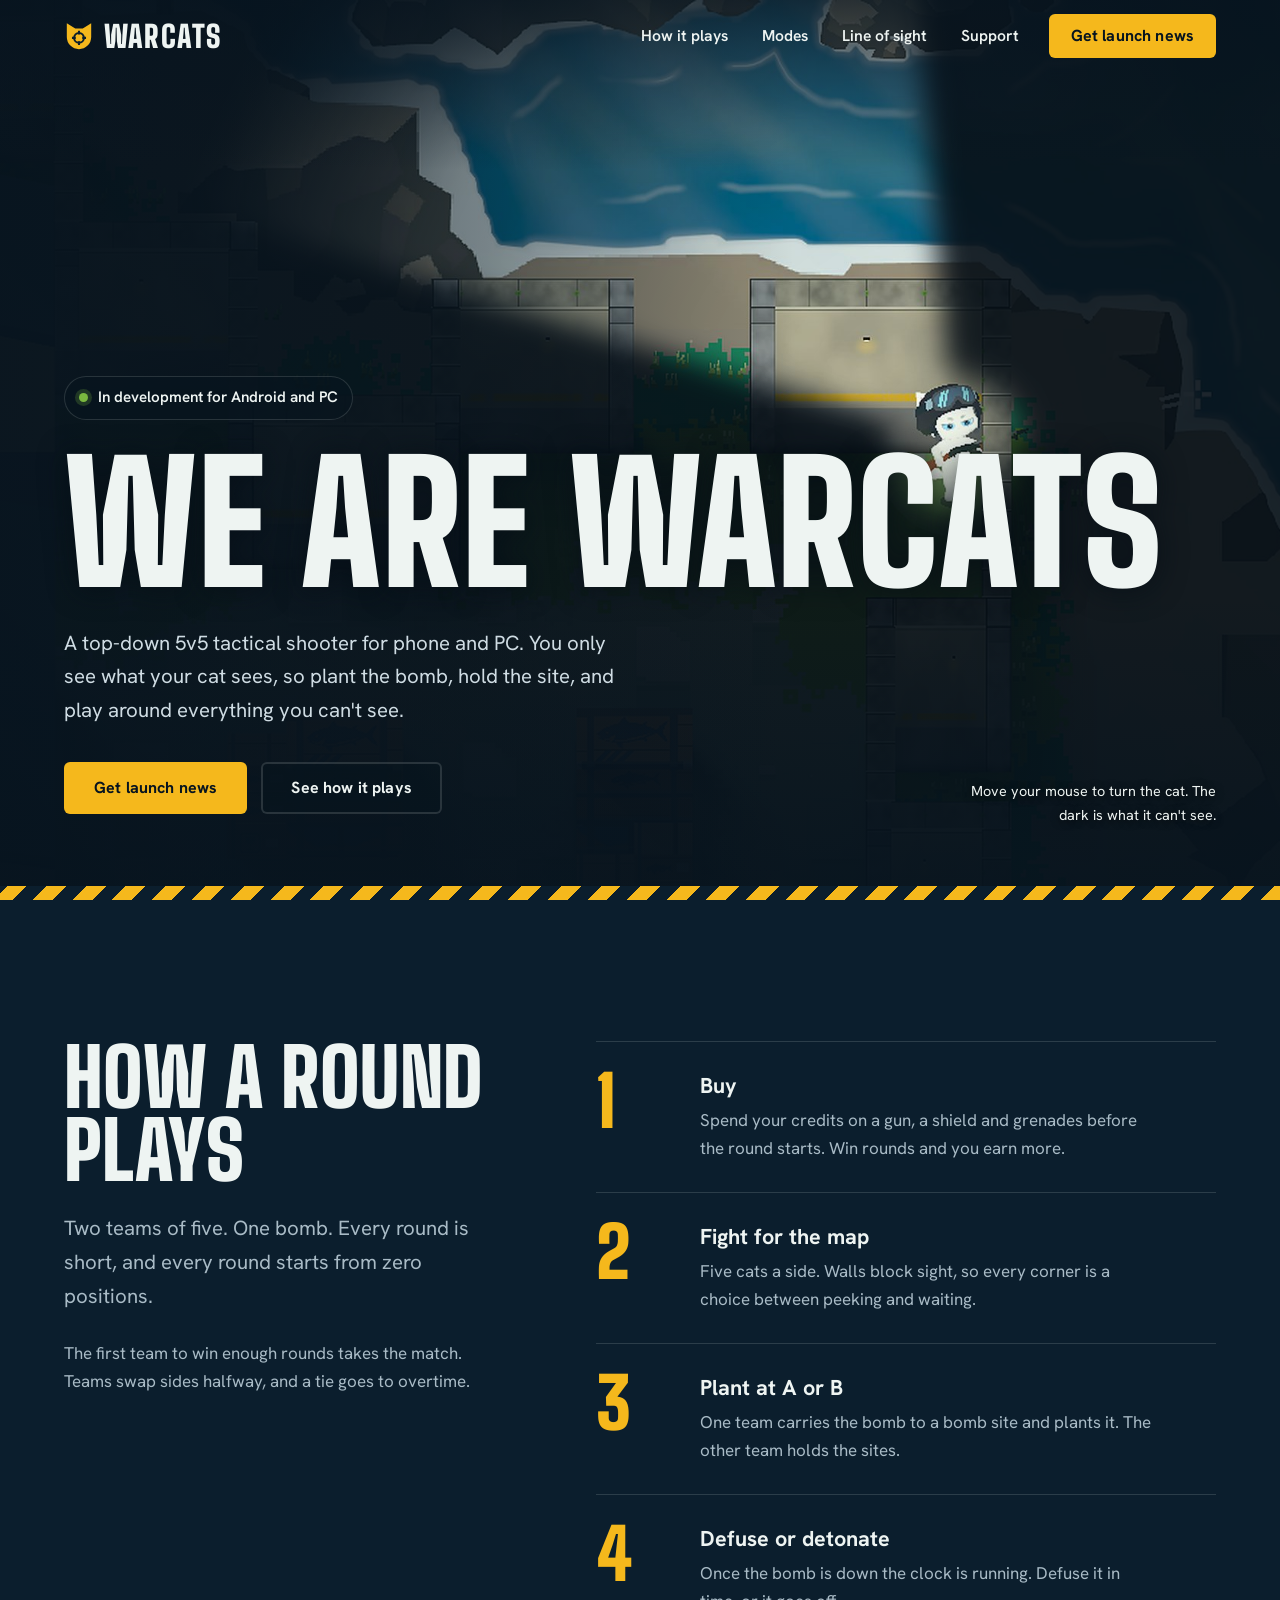
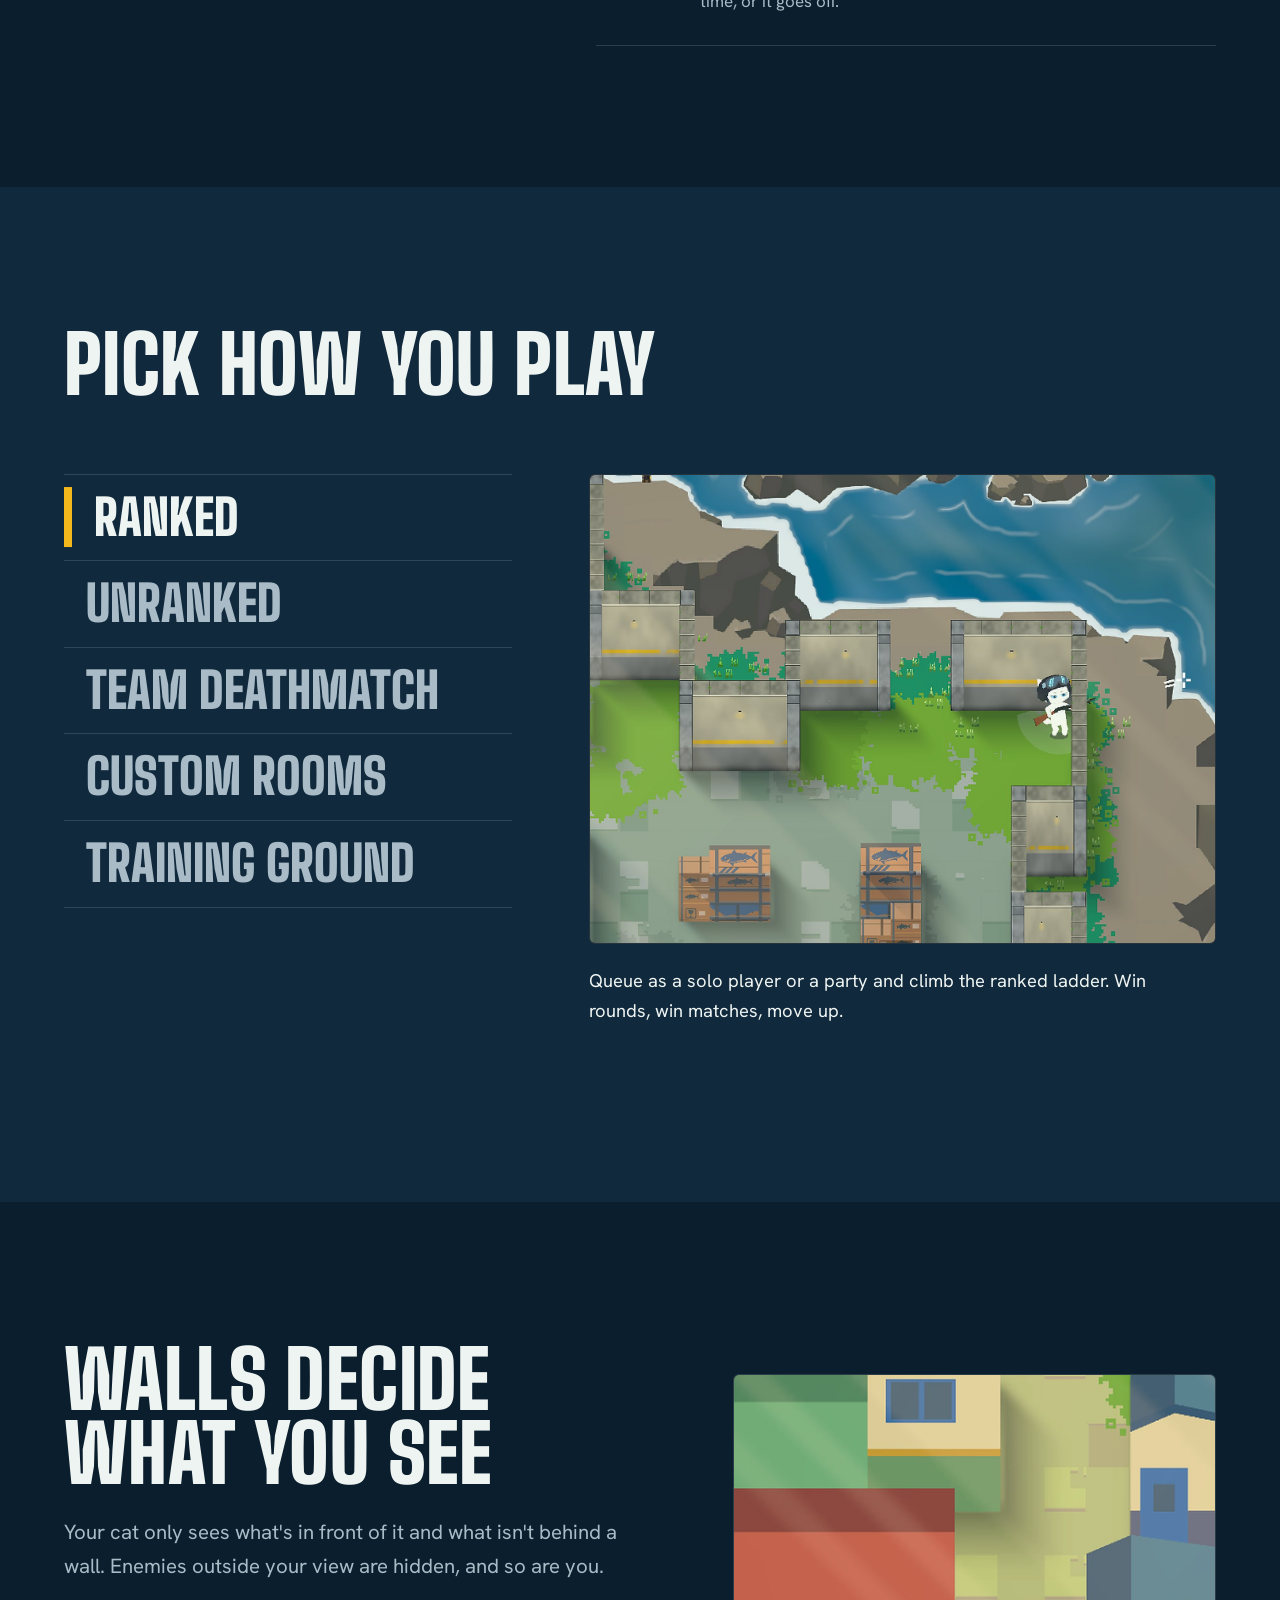
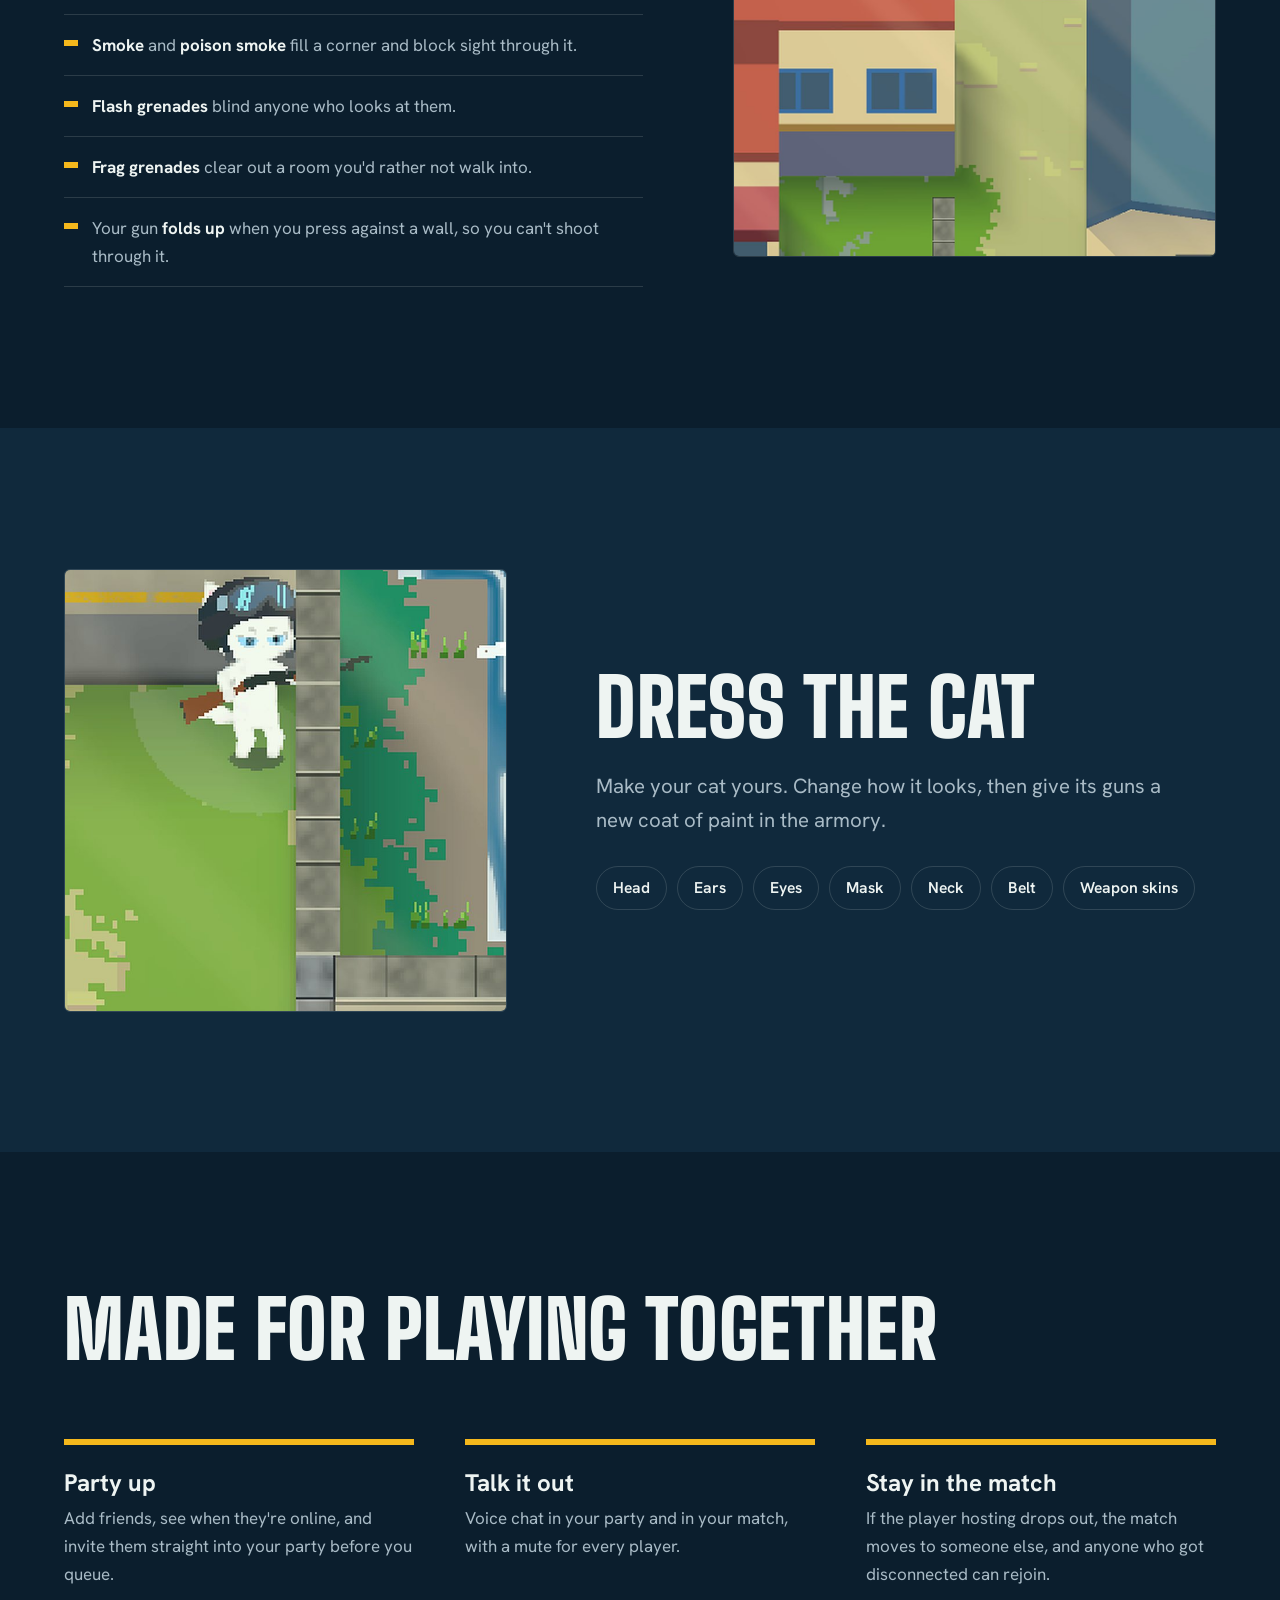
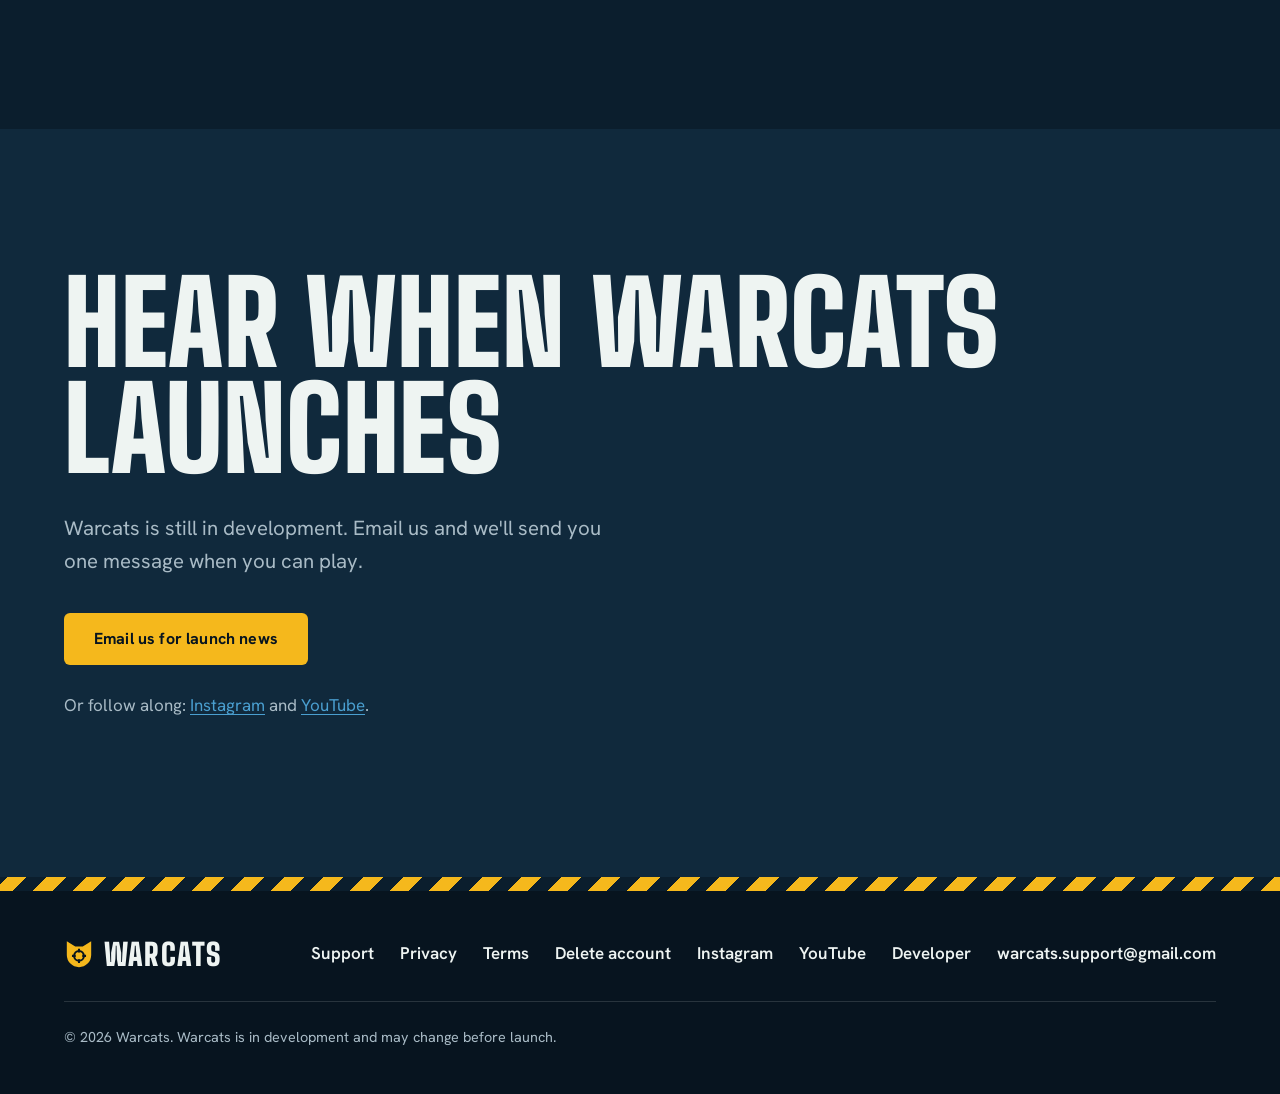
==== index.html @ 61055817 "Add files via upload" ====
<!doctype html>
<html lang="en">
<head>
<meta charset="utf-8">
<meta name="viewport" content="width=device-width, initial-scale=1">
<title>We are Warcats - a top-down 5v5 tactical shooter</title>
<meta name="description" content="Warcats is a top-down 5v5 tactical shooter for phone and PC. Plant the bomb, hold the site, and play around everything you can't see.">
<meta name="theme-color" content="#0b1e2d">
<link rel="canonical" href="https://playwarcats.com/">
<link rel="icon" href="/favicon.svg" type="image/svg+xml">
<meta property="og:type" content="website">
<meta property="og:title" content="We are Warcats">
<meta property="og:description" content="A top-down 5v5 tactical shooter for phone and PC.">
<meta property="og:image" content="https://playwarcats.com/img/hero.jpg">
<meta property="og:url" content="https://playwarcats.com/">
<meta name="twitter:card" content="summary_large_image">
<link rel="preload" href="/fonts/big-shoulders-display-latin-900-normal.woff2" as="font" type="font/woff2" crossorigin>
<link rel="preload" href="/fonts/hanken-grotesk-latin-wght-normal.woff2" as="font" type="font/woff2" crossorigin>
<link rel="preload" href="/img/hero.jpg" as="image">
<link rel="stylesheet" href="/css/style.css">
</head>
<body>
<a class="skip" href="#main">Skip to content</a>

<header class="site-header" id="top">
  <div class="wrap">
    <a class="brand" href="/" aria-label="Warcats home">
      <svg viewBox="0 0 32 32" aria-hidden="true"><path d="M3 2.5 12 8h8l9-5.5V17a13 13 0 0 1-26 0z" fill="#f5b81c"/><circle cx="16" cy="18" r="5.2" fill="none" stroke="#0b1e2d" stroke-width="2.2"/><path d="M16 10.5v4M16 21.5v4M8.5 18h4M19.5 18h4" stroke="#0b1e2d" stroke-width="2.2"/></svg>
      Warcats
    </a>
    <button class="menu-btn" type="button" aria-expanded="false" aria-controls="nav" aria-label="Menu"><span></span></button>
    <nav class="nav" id="nav" aria-label="Main">
      <a href="#how">How it plays</a>
      <a href="#modes">Modes</a>
      <a href="#sight">Line of sight</a>
      <a href="/support/">Support</a>
      <a class="btn btn--primary" href="#launch">Get launch news</a>
    </nav>
  </div>
</header>

<main id="main">

  <section class="hero" id="hero" aria-label="Warcats">
    <img class="hero__img" src="/img/hero.jpg" width="2040" height="1181" alt="A white cat in a helmet holds a rifle behind a stone wall on a sunny coast, seen from above." fetchpriority="high">
    <canvas class="hero__fog" id="fog" aria-hidden="true"></canvas>
    <div class="hero__shade"></div>
    <div class="wrap hero__body">
      <p class="status">In development for Android and PC</p>
      <h1>We are Warcats</h1>
      <p class="lead">A top-down 5v5 tactical shooter for phone and PC. You only see what your cat sees, so plant the bomb, hold the site, and play around everything you can't see.</p>
      <div class="hero__cta">
        <a class="btn btn--primary" href="#launch">Get launch news</a>
        <a class="btn btn--ghost" href="#how">See how it plays</a>
      </div>
    </div>
    <p class="hero__hint" id="hint">Move your mouse to turn the cat. The dark is what it can't see.</p>
    <div class="stripe" aria-hidden="true"></div>
  </section>

  <section class="band" id="how">
    <div class="wrap how">
      <div class="how__intro">
        <h2>How a round plays</h2>
        <p class="lead">Two teams of five. One bomb. Every round is short, and every round starts from zero positions.</p>
        <p class="how__note">The first team to win enough rounds takes the match. Teams swap sides halfway, and a tie goes to overtime.</p>
      </div>
      <ol class="steps">
        <li>
          <div>
            <h3>Buy</h3>
            <p>Spend your credits on a gun, a shield and grenades before the round starts. Win rounds and you earn more.</p>
          </div>
        </li>
        <li>
          <div>
            <h3>Fight for the map</h3>
            <p>Five cats a side. Walls block sight, so every corner is a choice between peeking and waiting.</p>
          </div>
        </li>
        <li>
          <div>
            <h3>Plant at A or B</h3>
            <p>One team carries the bomb to a bomb site and plants it. The other team holds the sites.</p>
          </div>
        </li>
        <li>
          <div>
            <h3>Defuse or detonate</h3>
            <p>Once the bomb is down the clock is running. Defuse it in time, or it goes off.</p>
          </div>
        </li>
      </ol>
    </div>
  </section>

  <section class="band band--raised" id="modes">
    <div class="wrap">
      <h2>Pick how you play</h2>
      <div class="modes">
        <div class="modes__list" role="tablist" aria-label="Game modes">
          <button class="mode-tab" role="tab" id="tab-ranked" aria-controls="mode-panel" aria-selected="true" data-img="m-ranked"
            data-text="Queue as a solo player or a party and climb the ranked ladder. Win rounds, win matches, move up.">Ranked</button>
          <button class="mode-tab" role="tab" id="tab-unranked" aria-controls="mode-panel" aria-selected="false" data-img="m-unranked" tabindex="-1"
            data-text="The same bomb-defusal match without rank on the line. Good for trying new guns and new teammates.">Unranked</button>
          <button class="mode-tab" role="tab" id="tab-tdm" aria-controls="mode-panel" aria-selected="false" data-img="m-tdm" tabindex="-1"
            data-text="Two teams, no bomb. The first team to 50 kills wins, and you respawn after a short delay.">Team deathmatch</button>
          <button class="mode-tab" role="tab" id="tab-custom" aria-controls="mode-panel" aria-selected="false" data-img="m-custom" tabindex="-1"
            data-text="Open a private room, pick the teams and play with your friends. Switch bots on to fill the empty slots.">Custom rooms</button>
          <button class="mode-tab" role="tab" id="tab-train" aria-controls="mode-panel" aria-selected="false" data-img="m-train" tabindex="-1"
            data-text="Practice alone on the real map. Learn the guns, the grenades and the angles with no match running.">Training ground</button>
        </div>
        <div class="modes__panel" id="mode-panel" role="tabpanel" aria-live="polite">
          <div class="modes__shot">
            <img id="m-ranked" class="is-on" src="/img/hero.jpg" width="2040" height="1181" alt="A cat behind a stone wall on the sunny coast of the Warcats map." loading="lazy" style="object-position: 74% 50%">
            <img id="m-unranked" src="/img/town.jpg" width="1278" height="1045" alt="Rooftops of the seaside town on the Warcats map." loading="lazy">
            <img id="m-tdm" src="/img/hud.jpg" width="1072" height="978" alt="A team deathmatch screen: the score, the player list, the cat's health and its rifle ammo." loading="lazy">
            <img id="m-custom" src="/img/crates.jpg" width="1280" height="520" alt="Fish crates stacked in the harbour yard." loading="lazy">
            <img id="m-train" src="/img/cat.jpg" width="760" height="760" alt="A white cat in a helmet aiming a rifle." loading="lazy">
          </div>
          <p class="modes__text" id="mode-text">Queue as a solo player or a party and climb the ranked ladder. Win rounds, win matches, move up.</p>
        </div>
      </div>
    </div>
  </section>

  <section class="band" id="sight">
    <div class="wrap sight">
      <div>
        <h2>Walls decide what you see</h2>
        <p class="lead">Your cat only sees what's in front of it and what isn't behind a wall. Enemies outside your view are hidden, and so are you.</p>
        <ul class="facts">
          <li><b>Smoke</b> and <b>poison smoke</b> fill a corner and block sight through it.</li>
          <li><b>Flash grenades</b> blind anyone who looks at them.</li>
          <li><b>Frag grenades</b> clear out a room you'd rather not walk into.</li>
          <li>Your gun <b>folds up</b> when you press against a wall, so you can't shoot through it.</li>
        </ul>
      </div>
      <div class="sight__pic">
        <img src="/img/town.jpg" width="1278" height="1045" alt="Rooftops in the seaside town. Walls and buildings block what you can see behind them." loading="lazy">
      </div>
    </div>
  </section>

  <section class="band band--raised" id="cat">
    <div class="wrap cat">
      <div class="cat__pic">
        <img src="/img/cat.jpg" width="760" height="760" alt="Close view of the Warcats cat: white fur, blue eyes, a dark helmet with goggles and a rifle." loading="lazy">
      </div>
      <div>
        <h2>Dress the cat</h2>
        <p class="lead">Make your cat yours. Change how it looks, then give its guns a new coat of paint in the armory.</p>
        <ul class="cat__slots" aria-label="What you can change">
          <li>Head</li><li>Ears</li><li>Eyes</li><li>Mask</li><li>Neck</li><li>Belt</li><li>Weapon skins</li>
        </ul>
      </div>
    </div>
  </section>

  <section class="band" id="friends">
    <div class="wrap">
      <h2>Made for playing together</h2>
      <div class="friends">
        <div>
          <h3>Party up</h3>
          <p>Add friends, see when they're online, and invite them straight into your party before you queue.</p>
        </div>
        <div>
          <h3>Talk it out</h3>
          <p>Voice chat in your party and in your match, with a mute for every player.</p>
        </div>
        <div>
          <h3>Stay in the match</h3>
          <p>If the player hosting drops out, the match moves to someone else, and anyone who got disconnected can rejoin.</p>
        </div>
      </div>
    </div>
  </section>

  <section class="band band--raised final" id="launch">
    <div class="wrap">
      <h2>Hear when Warcats launches</h2>
      <p class="lead">Warcats is still in development. Email us and we'll send you one message when you can play.</p>
      <!-- When the Google Play listing exists, add a second button here that links to it. -->
      <a class="btn btn--primary" href="mailto:warcats.support@gmail.com?subject=Warcats%20launch%20news&amp;body=Please%20tell%20me%20when%20Warcats%20launches.">Email us for launch news</a>
      <p class="how__note">Or follow along: <a href="https://www.instagram.com/playwarcats" rel="noopener">Instagram</a> and <a href="https://www.youtube.com/@playwarcats" rel="noopener">YouTube</a>.</p>
    </div>
  </section>

</main>

<footer class="site-footer">
  <div class="stripe" aria-hidden="true" style="position:absolute;inset:0 0 auto 0"></div>
  <div class="wrap">
    <a class="brand" href="/">
      <svg viewBox="0 0 32 32" aria-hidden="true"><path d="M3 2.5 12 8h8l9-5.5V17a13 13 0 0 1-26 0z" fill="#f5b81c"/><circle cx="16" cy="18" r="5.2" fill="none" stroke="#07141f" stroke-width="2.2"/><path d="M16 10.5v4M16 21.5v4M8.5 18h4M19.5 18h4" stroke="#07141f" stroke-width="2.2"/></svg>
      Warcats
    </a>
    <nav aria-label="Footer">
      <a href="/support/">Support</a>
      <a href="/privacy/">Privacy</a>
      <a href="/terms/">Terms</a>
      <a href="/delete-account/">Delete account</a>
      <a href="https://www.instagram.com/playwarcats" rel="noopener">Instagram</a>
      <a href="https://www.youtube.com/@playwarcats" rel="noopener">YouTube</a>
      <a href="https://www.instagram.com/mrz_noisyboy" rel="noopener">Developer</a>
      <a href="mailto:warcats.support@gmail.com">warcats.support@gmail.com</a>
    </nav>
    <small>&copy; 2026 Warcats. Warcats is in development and may change before launch.</small>
  </div>
</footer>

<script src="/js/main.js" defer></script>
</body>
</html>
---- css/style.css ----
/* Warcats site. Palette is taken from the game itself: sea, stone wall, the yellow hazard stripe on the walls, grass. */

@font-face { font-family: "Big Shoulders Display"; font-weight: 800; font-style: normal; font-display: swap;
  src: url("/fonts/big-shoulders-display-latin-800-normal.woff2") format("woff2"); }
@font-face { font-family: "Big Shoulders Display"; font-weight: 900; font-style: normal; font-display: swap;
  src: url("/fonts/big-shoulders-display-latin-900-normal.woff2") format("woff2"); }
@font-face { font-family: "Hanken Grotesk"; font-weight: 100 900; font-style: normal; font-display: swap;
  src: url("/fonts/hanken-grotesk-latin-wght-normal.woff2") format("woff2"); }

:root {
  --tide: #0b1e2d;        /* page */
  --tide-2: #10293c;      /* raised bands */
  --deep: #07141f;        /* fog, footer */
  --line: rgba(238, 244, 242, 0.14);
  --stone: #8e948c;
  --sea: #4a9fd0;
  --hazard: #f5b81c;      /* the one accent: buttons + stripes */
  --moss: #7ab83f;        /* status only */
  --fur: #eef4f2;         /* text */
  --muted: #a9bbc6;       /* secondary text, 7:1 on --tide */

  --display: "Big Shoulders Display", "Arial Narrow", Impact, sans-serif;
  --body: "Hanken Grotesk", system-ui, -apple-system, "Segoe UI", Roboto, sans-serif;

  --gutter: clamp(20px, 5vw, 72px);
  --max: 1240px;
  --stripe: repeating-linear-gradient(-45deg, var(--hazard) 0 14px, var(--tide) 14px 28px);
}

*, *::before, *::after { box-sizing: border-box; }
html { scroll-behavior: smooth; -webkit-text-size-adjust: 100%; }
@media (prefers-reduced-motion: reduce) { html { scroll-behavior: auto; } }

body {
  margin: 0;
  background: var(--tide);
  color: var(--fur);
  font: 400 1.0625rem/1.65 var(--body);
  -webkit-font-smoothing: antialiased;
}
img { display: block; max-width: 100%; }
a { color: var(--sea); text-underline-offset: 3px; }
a:hover { color: var(--fur); }
:focus-visible { outline: 3px solid var(--hazard); outline-offset: 3px; border-radius: 4px; }

.skip { position: absolute; left: -999px; top: 8px; background: var(--hazard); color: var(--deep); padding: 10px 16px; z-index: 100; font-weight: 700; }
.skip:focus { left: 8px; }

/* ---------- type ---------- */
.display, h1, h2 { font-family: var(--display); font-weight: 900; text-transform: uppercase; line-height: 0.92; letter-spacing: 0.005em; margin: 0; }
h2 { font-size: clamp(2.6rem, 6.4vw, 5rem); }
h3 { font-family: var(--body); font-weight: 700; font-size: 1.2rem; line-height: 1.3; margin: 0 0 6px; }
p { margin: 0 0 1em; }
.lead { font-size: clamp(1.1rem, 1.6vw, 1.3rem); color: var(--muted); max-width: 52ch; }
.muted { color: var(--muted); }

/* ---------- layout ---------- */
.wrap { width: 100%; max-width: calc(var(--max) + 2 * var(--gutter)); margin: 0 auto; padding-inline: var(--gutter); }
section { position: relative; scroll-margin-top: 72px; }
.band { padding-block: clamp(72px, 11vw, 150px); }
.band--raised { background: var(--tide-2); }
.stripe { height: 14px; background: var(--stripe); }

/* ---------- buttons ---------- */
.btn {
  display: inline-flex; align-items: center; justify-content: center; gap: 10px;
  min-height: 52px; padding: 0 28px;
  font: 700 1rem/1 var(--body); text-decoration: none; letter-spacing: 0.01em;
  border-radius: 6px; border: 2px solid transparent; cursor: pointer;
  transition: transform 0.12s ease, background-color 0.12s ease, color 0.12s ease, border-color 0.12s ease;
}
.btn:active { transform: translateY(1px) scale(0.99); }
.btn--primary { background: var(--hazard); color: var(--deep); }
.btn--primary:hover { background: #ffd04d; color: var(--deep); }
.btn--ghost { border-color: var(--line); color: var(--fur); background: rgba(7, 20, 31, 0.35); }
.btn--ghost:hover { border-color: var(--fur); color: var(--fur); }

/* ---------- header ---------- */
.site-header { position: fixed; inset: 0 0 auto 0; z-index: 50; transition: background-color 0.2s ease, border-color 0.2s ease; border-bottom: 1px solid transparent; }
.site-header.is-solid, .site-header.is-open { background: rgba(7, 20, 31, 0.94); border-bottom-color: var(--line); backdrop-filter: blur(8px); }
.site-header .wrap { display: flex; align-items: center; gap: 28px; height: 72px; }
.brand { display: inline-flex; align-items: center; gap: 10px; color: var(--fur); text-decoration: none; font-family: var(--display); font-weight: 900; font-size: 1.9rem; letter-spacing: 0.04em; text-transform: uppercase; line-height: 1; }
.brand:hover { color: var(--fur); }
.brand svg { width: 30px; height: 30px; }
.nav { display: flex; gap: 6px; margin-left: auto; align-items: center; }
.nav a:not(.btn) { color: var(--fur); text-decoration: none; padding: 10px 14px; font-weight: 600; font-size: 0.98rem; border-radius: 6px; }
.nav a:not(.btn):hover { background: rgba(238, 244, 242, 0.09); }
.nav a[aria-current="page"] { box-shadow: inset 0 -3px 0 var(--hazard); border-radius: 0; }
.nav .btn { min-height: 44px; padding: 0 20px; margin-left: 10px; }
.menu-btn { display: none; margin-left: auto; width: 48px; height: 48px; border: 2px solid var(--line); border-radius: 6px; background: transparent; color: var(--fur); cursor: pointer; }
.menu-btn span, .menu-btn span::before, .menu-btn span::after { display: block; width: 20px; height: 2px; background: currentColor; position: relative; margin: auto; }
.menu-btn span::before, .menu-btn span::after { content: ""; position: absolute; left: 0; }
.menu-btn span::before { top: -7px; }
.menu-btn span::after { top: 7px; }

@media (max-width: 820px) {
  .menu-btn { display: block; }
  .nav { display: none; position: absolute; left: 0; right: 0; top: 72px; flex-direction: column; align-items: stretch; gap: 0; padding: 8px var(--gutter) 24px; background: rgba(7, 20, 31, 0.98); border-bottom: 1px solid var(--line); }
  .site-header.is-open .nav { display: flex; }
  .nav a:not(.btn) { padding: 16px 4px; border-bottom: 1px solid var(--line); border-radius: 0; font-size: 1.1rem; }
  .nav .btn { margin: 18px 0 0; }
}

/* ---------- hero: the map in the dark, lit only by the cat's view ---------- */
.hero { min-height: 100vh; min-height: 100svh; display: flex; flex-direction: column; justify-content: flex-end; overflow: hidden; background: var(--deep); isolation: isolate; touch-action: pan-y; }
.hero__img { position: absolute; inset: 0; width: 100%; height: 100%; object-fit: cover; object-position: 74.5% 50%; z-index: -3; }
.hero__fog { position: absolute; inset: 0; width: 100%; height: 100%; z-index: -2; pointer-events: none; }
.hero__shade { position: absolute; inset: 0; z-index: -1; pointer-events: none;
  background:
    linear-gradient(180deg, rgba(7, 20, 31, 0.75) 0%, rgba(7, 20, 31, 0) 170px),
    linear-gradient(90deg, rgba(7, 20, 31, 0.8) 0%, rgba(7, 20, 31, 0.4) 38%, rgba(7, 20, 31, 0) 62%),
    linear-gradient(0deg, rgba(7, 20, 31, 0.8) 0%, rgba(7, 20, 31, 0) 34%); }
.hero__body { padding-top: 140px; padding-bottom: clamp(44px, 8vh, 96px); }
.status { display: inline-flex; align-items: center; gap: 10px; margin-bottom: 26px; padding: 8px 14px; border: 1px solid var(--line); border-radius: 999px; background: rgba(7, 20, 31, 0.6); font-size: 0.95rem; font-weight: 600; }
.status::before { content: ""; width: 9px; height: 9px; border-radius: 50%; background: var(--moss); box-shadow: 0 0 0 4px rgba(122, 184, 63, 0.22); }
.hero h1 { font-size: clamp(4.2rem, 13vw, 11.5rem); max-width: 7em; text-shadow: 0 2px 28px rgba(5, 14, 22, 0.75); }
.hero .lead { margin: 28px 0 34px; color: #cfdce3; }
.hero__cta { display: flex; flex-wrap: wrap; gap: 14px; }
.hero__hint { position: absolute; right: var(--gutter); bottom: clamp(44px, 8vh, 96px); margin: 0; max-width: 34ch; font-size: 0.9rem; color: var(--fur); text-align: right; text-shadow: 0 1px 8px rgba(0, 0, 0, 0.8); }
@media (max-width: 820px) {
  /* phones: the picture is a banner on top, the words sit under it */
  .hero { min-height: 0; }
  .hero__img, .hero__fog { height: 56svh; inset: 0 0 auto 0; }
  .hero__shade { background:
    linear-gradient(180deg, rgba(7, 20, 31, 0.7) 0%, rgba(7, 20, 31, 0) 120px),
    linear-gradient(180deg, rgba(7, 20, 31, 0) calc(56svh - 160px), var(--deep) 56svh); }
  .hero__body { padding-top: calc(56svh - 36px); padding-bottom: 28px; }
  .hero h1 { font-size: clamp(4rem, 21vw, 6.4rem); max-width: none; }
  .hero .lead { margin: 20px 0 24px; font-size: 1.02rem; }
  .hero__cta .btn { flex: 1 1 140px; padding-inline: 16px; }
  .hero__hint { position: relative; inset: auto; text-align: left; margin: 0 var(--gutter) 34px; max-width: none; color: var(--muted); text-shadow: none; }
  .hero { padding-bottom: 0; }
}

/* ---------- how a round plays ---------- */
.how { display: grid; grid-template-columns: minmax(0, 5fr) minmax(0, 7fr); gap: clamp(32px, 7vw, 110px); align-items: start; }
.how__intro { position: sticky; top: 110px; }
.how__intro h2 { margin-bottom: 24px; }
.steps { list-style: none; margin: 0; padding: 0; counter-reset: step; }
.steps li { counter-increment: step; display: grid; grid-template-columns: 84px 1fr; gap: 20px; padding: 30px 0; border-top: 1px solid var(--line); }
.steps li:last-child { border-bottom: 1px solid var(--line); }
.steps li::before { content: counter(step); font-family: var(--display); font-weight: 900; font-size: 4.4rem; line-height: 0.85; color: var(--hazard); }
.steps p { margin: 0; color: var(--muted); max-width: 46ch; }
.steps h3 { font-size: 1.35rem; color: var(--fur); }
.how__note { margin-top: 26px; color: var(--muted); max-width: 52ch; }
@media (max-width: 900px) { .how { grid-template-columns: 1fr; } .how__intro { position: static; } .steps li { grid-template-columns: 56px 1fr; } .steps li::before { font-size: 3.2rem; } }

/* ---------- modes ---------- */
.modes { display: grid; grid-template-columns: minmax(0, 5fr) minmax(0, 7fr); gap: clamp(28px, 6vw, 90px); align-items: stretch; margin-top: clamp(36px, 6vw, 72px); }
.modes__list { display: flex; flex-direction: column; border-top: 1px solid var(--line); }
.mode-tab { appearance: none; background: none; border: 0; border-bottom: 1px solid var(--line); color: var(--muted); text-align: left; padding: 18px 0 18px 22px; cursor: pointer; font-family: var(--display); font-weight: 900; font-size: clamp(2rem, 4.2vw, 3.1rem); text-transform: uppercase; line-height: 1; position: relative; transition: color 0.15s ease, padding-left 0.15s ease; }
.mode-tab::before { content: ""; position: absolute; left: 0; top: 50%; width: 8px; height: 0; background: var(--hazard); transform: translateY(-50%); transition: height 0.15s ease; }
.mode-tab:hover { color: var(--fur); }
.mode-tab[aria-selected="true"] { color: var(--fur); padding-left: 30px; }
.mode-tab[aria-selected="true"]::before { height: 70%; }
.modes__panel { display: flex; flex-direction: column; gap: 22px; }
.modes__shot { position: relative; aspect-ratio: 4 / 3; overflow: hidden; border-radius: 6px; background: var(--deep); border: 1px solid var(--line); }
.modes__shot img { position: absolute; inset: 0; width: 100%; height: 100%; object-fit: cover; opacity: 0; transition: opacity 0.25s ease; }
.modes__shot img.is-on { opacity: 1; }
.modes__text { min-height: 5.2em; margin: 0; font-size: 1.15rem; max-width: 56ch; }
@media (max-width: 900px) { .modes { grid-template-columns: 1fr; } .modes__shot { aspect-ratio: 16 / 10; } }
@media (prefers-reduced-motion: reduce) { .modes__shot img, .mode-tab, .mode-tab::before { transition: none; } }

/* ---------- line of sight ---------- */
.sight { display: grid; grid-template-columns: minmax(0, 6fr) minmax(0, 5fr); gap: clamp(32px, 7vw, 110px); align-items: center; }
.sight__pic { position: relative; aspect-ratio: 1 / 1; border-radius: 6px; overflow: hidden; border: 1px solid var(--line); }
.sight__pic img { width: 100%; height: 100%; object-fit: cover; }
.sight h2 { margin-bottom: 26px; }
.facts { list-style: none; margin: 30px 0 0; padding: 0; display: grid; gap: 0; }
.facts li { padding: 16px 0 16px 28px; border-top: 1px solid var(--line); position: relative; color: var(--muted); }
.facts li:last-child { border-bottom: 1px solid var(--line); }
.facts li::before { content: ""; position: absolute; left: 0; top: 25px; width: 14px; height: 6px; background: var(--hazard); }
.facts b { color: var(--fur); font-weight: 700; }
@media (max-width: 900px) { .sight { grid-template-columns: 1fr; } .sight__pic { aspect-ratio: 4 / 3; order: 2; } }

/* ---------- your cat ---------- */
.cat { display: grid; grid-template-columns: minmax(0, 5fr) minmax(0, 7fr); gap: clamp(32px, 7vw, 110px); align-items: center; }
.cat__pic { aspect-ratio: 1 / 1; border-radius: 6px; overflow: hidden; border: 1px solid var(--line); }
.cat__pic img { width: 100%; height: 100%; object-fit: cover; object-position: 50% 0; }
.cat h2 { margin-bottom: 26px; }
.cat__slots { display: flex; flex-wrap: wrap; gap: 10px; margin: 28px 0 0; padding: 0; list-style: none; }
.cat__slots li { padding: 8px 16px; border: 1px solid var(--line); border-radius: 999px; font-weight: 600; font-size: 0.98rem; }
@media (max-width: 900px) { .cat { grid-template-columns: 1fr; } .cat__pic { max-width: 420px; } }

/* ---------- with friends ---------- */
.friends { display: grid; grid-template-columns: repeat(3, minmax(0, 1fr)); gap: clamp(28px, 4vw, 64px); margin-top: clamp(36px, 6vw, 72px); }
.friends > div { border-top: 6px solid var(--hazard); padding-top: 22px; }
.friends p { color: var(--muted); margin: 0; max-width: 36ch; }
.friends h3 { font-size: 1.5rem; }
@media (max-width: 820px) { .friends { grid-template-columns: 1fr; } }

/* ---------- closing call ---------- */
.final { text-align: left; }
.final h2 { font-size: clamp(3.2rem, 9vw, 7.6rem); max-width: 11em; margin-bottom: 30px; }
.final .lead { margin-bottom: 34px; }

/* ---------- footer ---------- */
.site-footer { position: relative; background: var(--deep); padding-block: 62px 44px; }
.site-footer .wrap { display: grid; grid-template-columns: 1fr auto; gap: 32px; align-items: start; }
.site-footer nav { display: flex; flex-wrap: wrap; gap: 8px 26px; }
.site-footer nav a { color: var(--fur); text-decoration: none; font-weight: 600; }
.site-footer nav a:hover { text-decoration: underline; }
.site-footer small { display: block; grid-column: 1 / -1; color: var(--muted); font-size: 0.9rem; padding-top: 24px; border-top: 1px solid var(--line); }
@media (max-width: 700px) { .site-footer .wrap { grid-template-columns: 1fr; } }

/* ---------- text pages (privacy, support, delete account) ---------- */
.page-head { padding: 150px 0 56px; background: var(--tide-2); }
.page-head h1 { font-size: clamp(3rem, 8vw, 6.2rem); }
.page-head p { margin: 22px 0 0; }
.doc { padding-block: 56px clamp(72px, 10vw, 130px); }
.doc .wrap > * { max-width: 72ch; }
.doc h2 { font-size: clamp(2rem, 4vw, 2.8rem); margin: 52px 0 14px; }
.doc h2:first-child { margin-top: 0; }
.doc ul, .doc ol { padding-left: 1.3em; margin: 0 0 1em; }
.doc li { margin-bottom: 0.45em; }
.doc li::marker { color: var(--hazard); }
.doc .callout { max-width: 72ch; padding: 20px 24px; border-left: 6px solid var(--hazard); background: var(--tide-2); border-radius: 0 6px 6px 0; margin: 0 0 1.4em; }
.doc .callout p:last-child { margin: 0; }
.doc code { background: var(--tide-2); border: 1px solid var(--line); border-radius: 4px; padding: 1px 7px; font-size: 0.95em; }
.doc details { border-top: 1px solid var(--line); padding: 4px 0; }
.doc details:last-of-type { border-bottom: 1px solid var(--line); margin-bottom: 1.4em; }
.doc summary { cursor: pointer; font-weight: 700; padding: 16px 0; list-style: none; display: flex; justify-content: space-between; gap: 16px; }
.doc summary::-webkit-details-marker { display: none; }
.doc summary::after { content: "+"; font-family: var(--display); font-size: 1.8rem; line-height: 1; color: var(--hazard); }
.doc details[open] summary::after { content: "\2212"; }
.doc details > :not(summary) { color: var(--muted); }
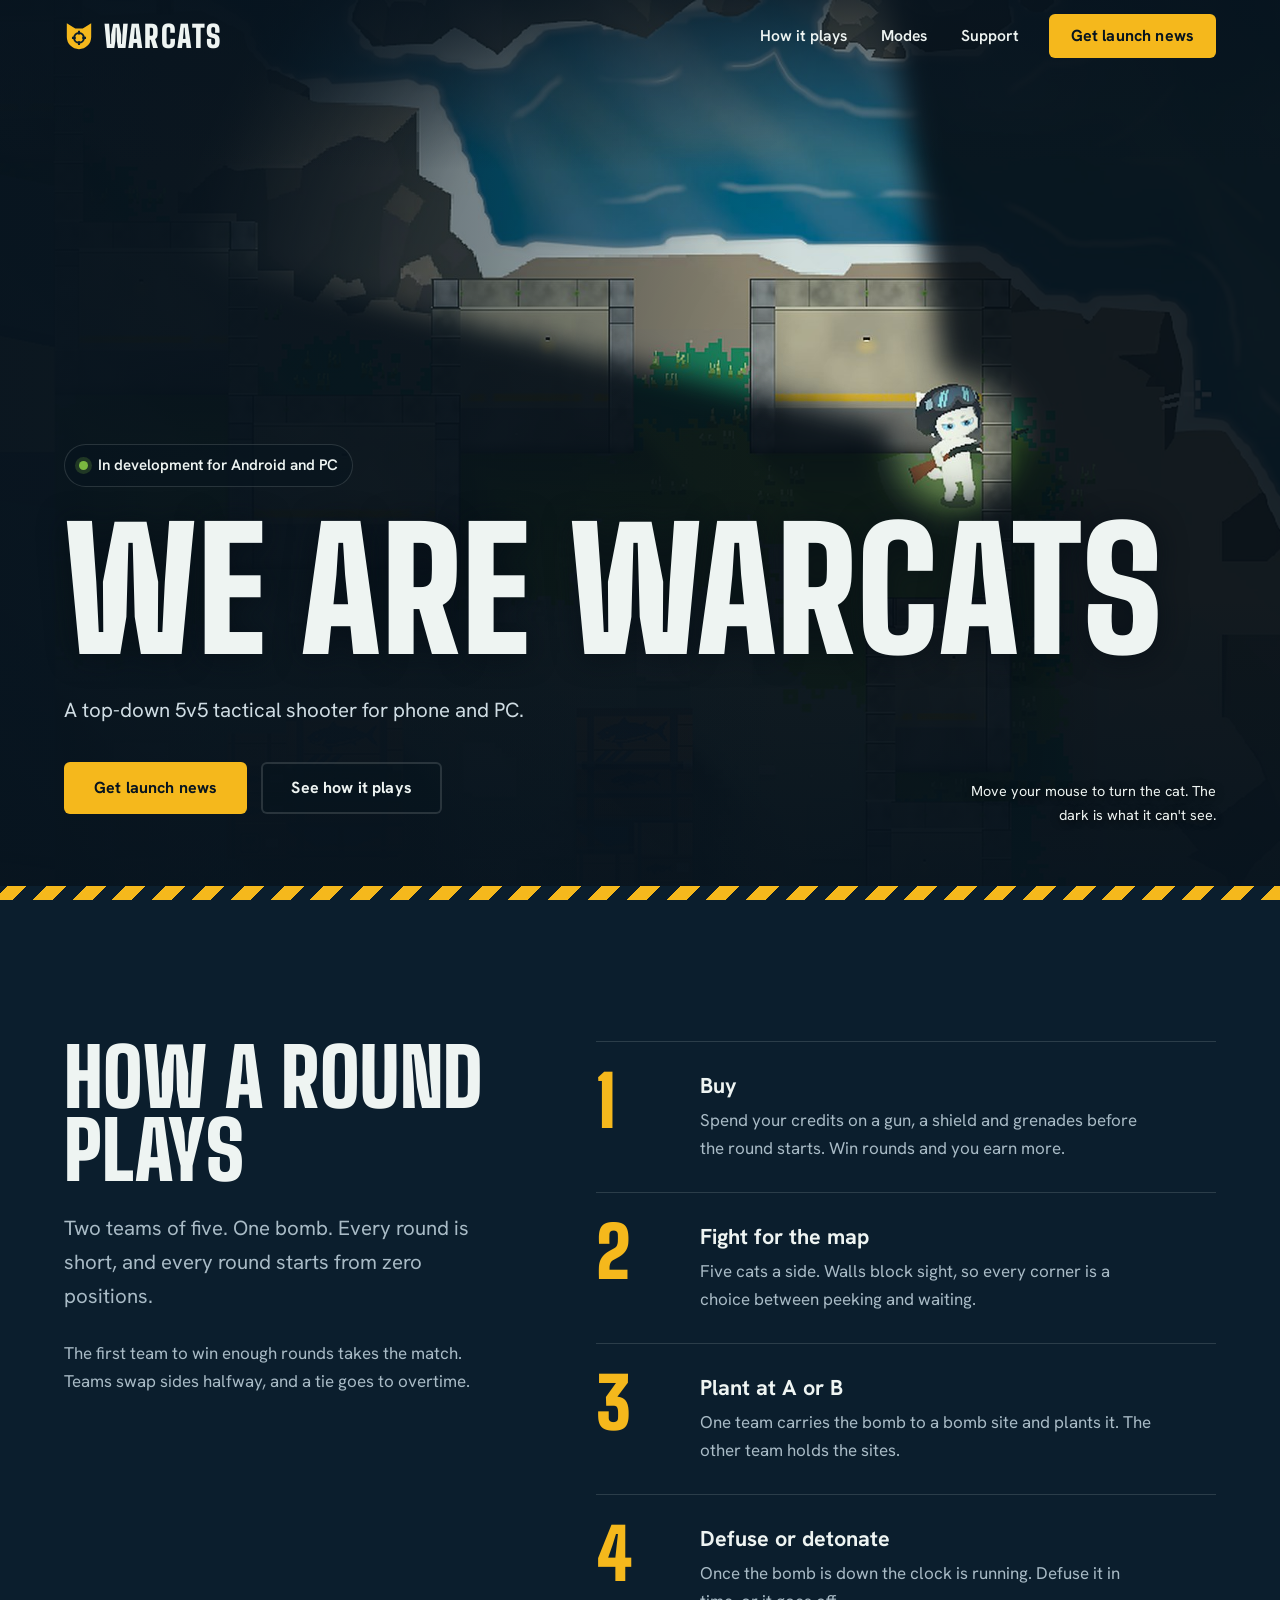
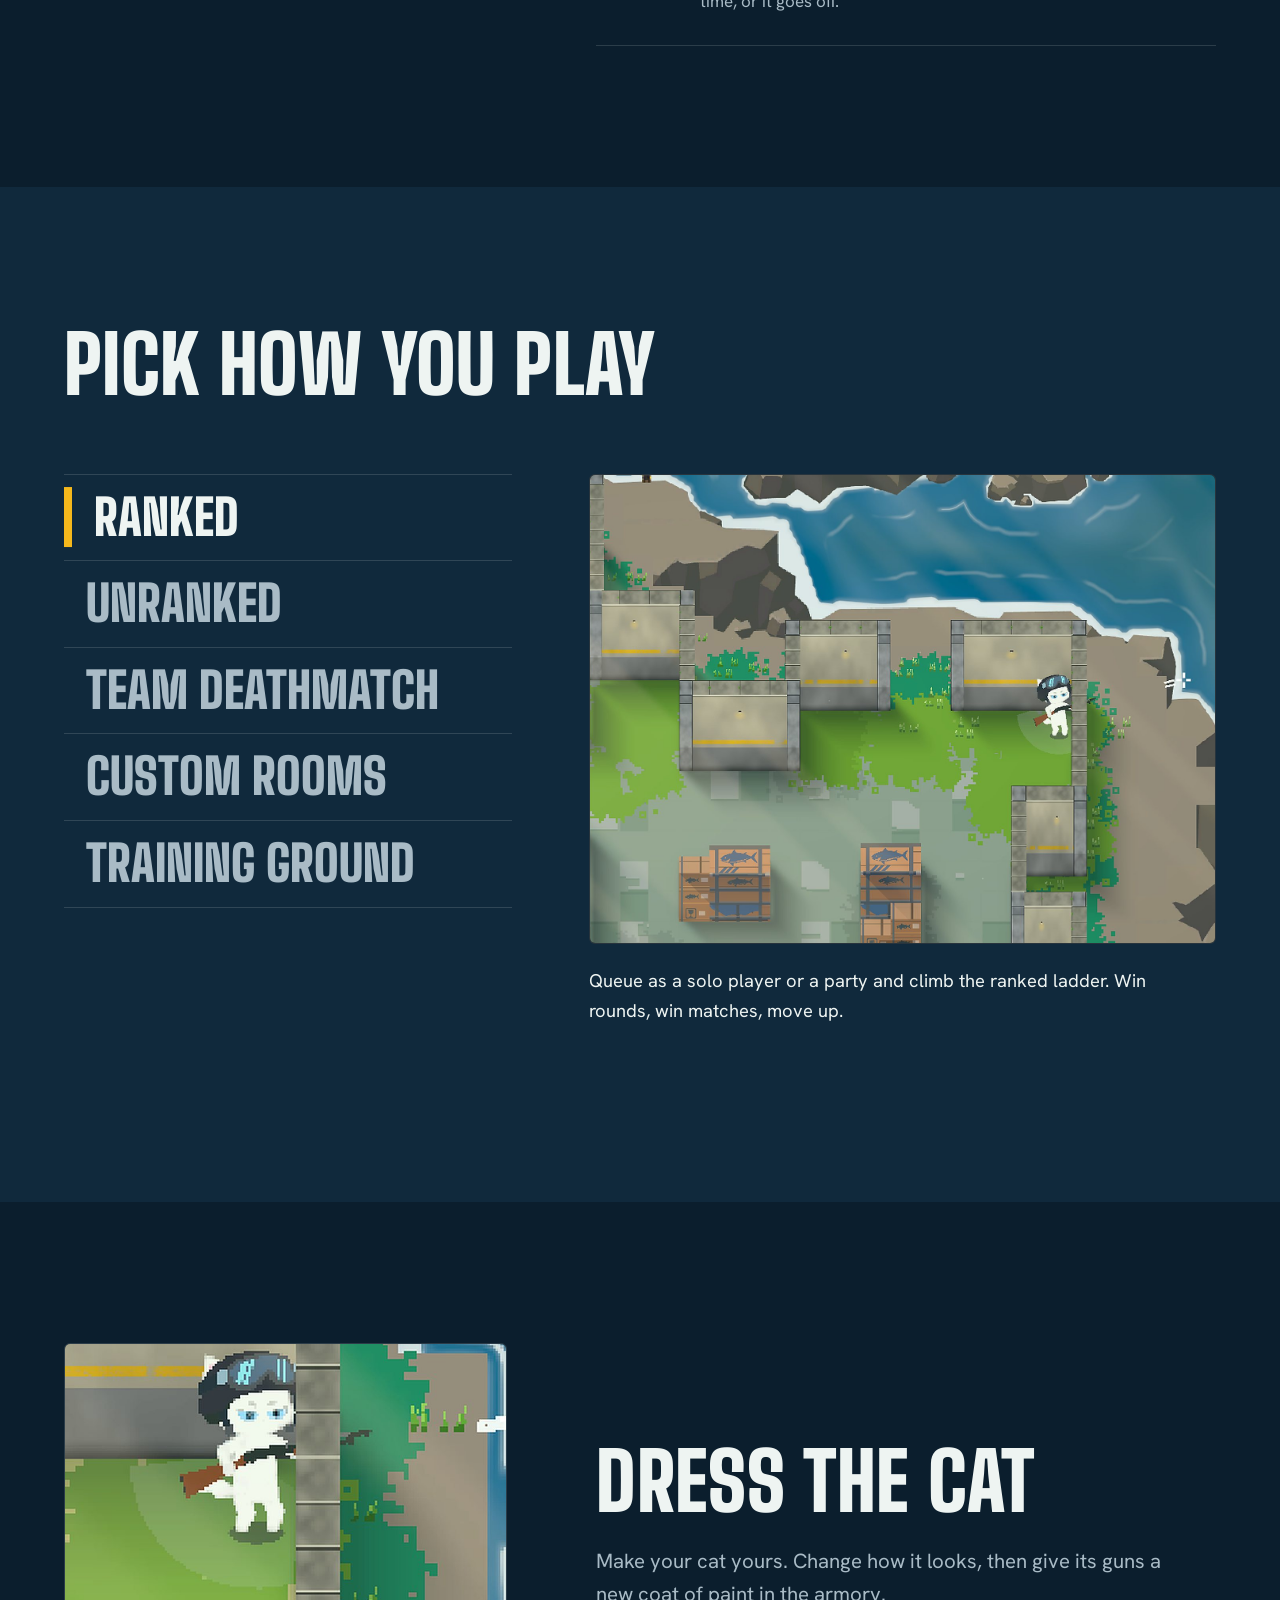
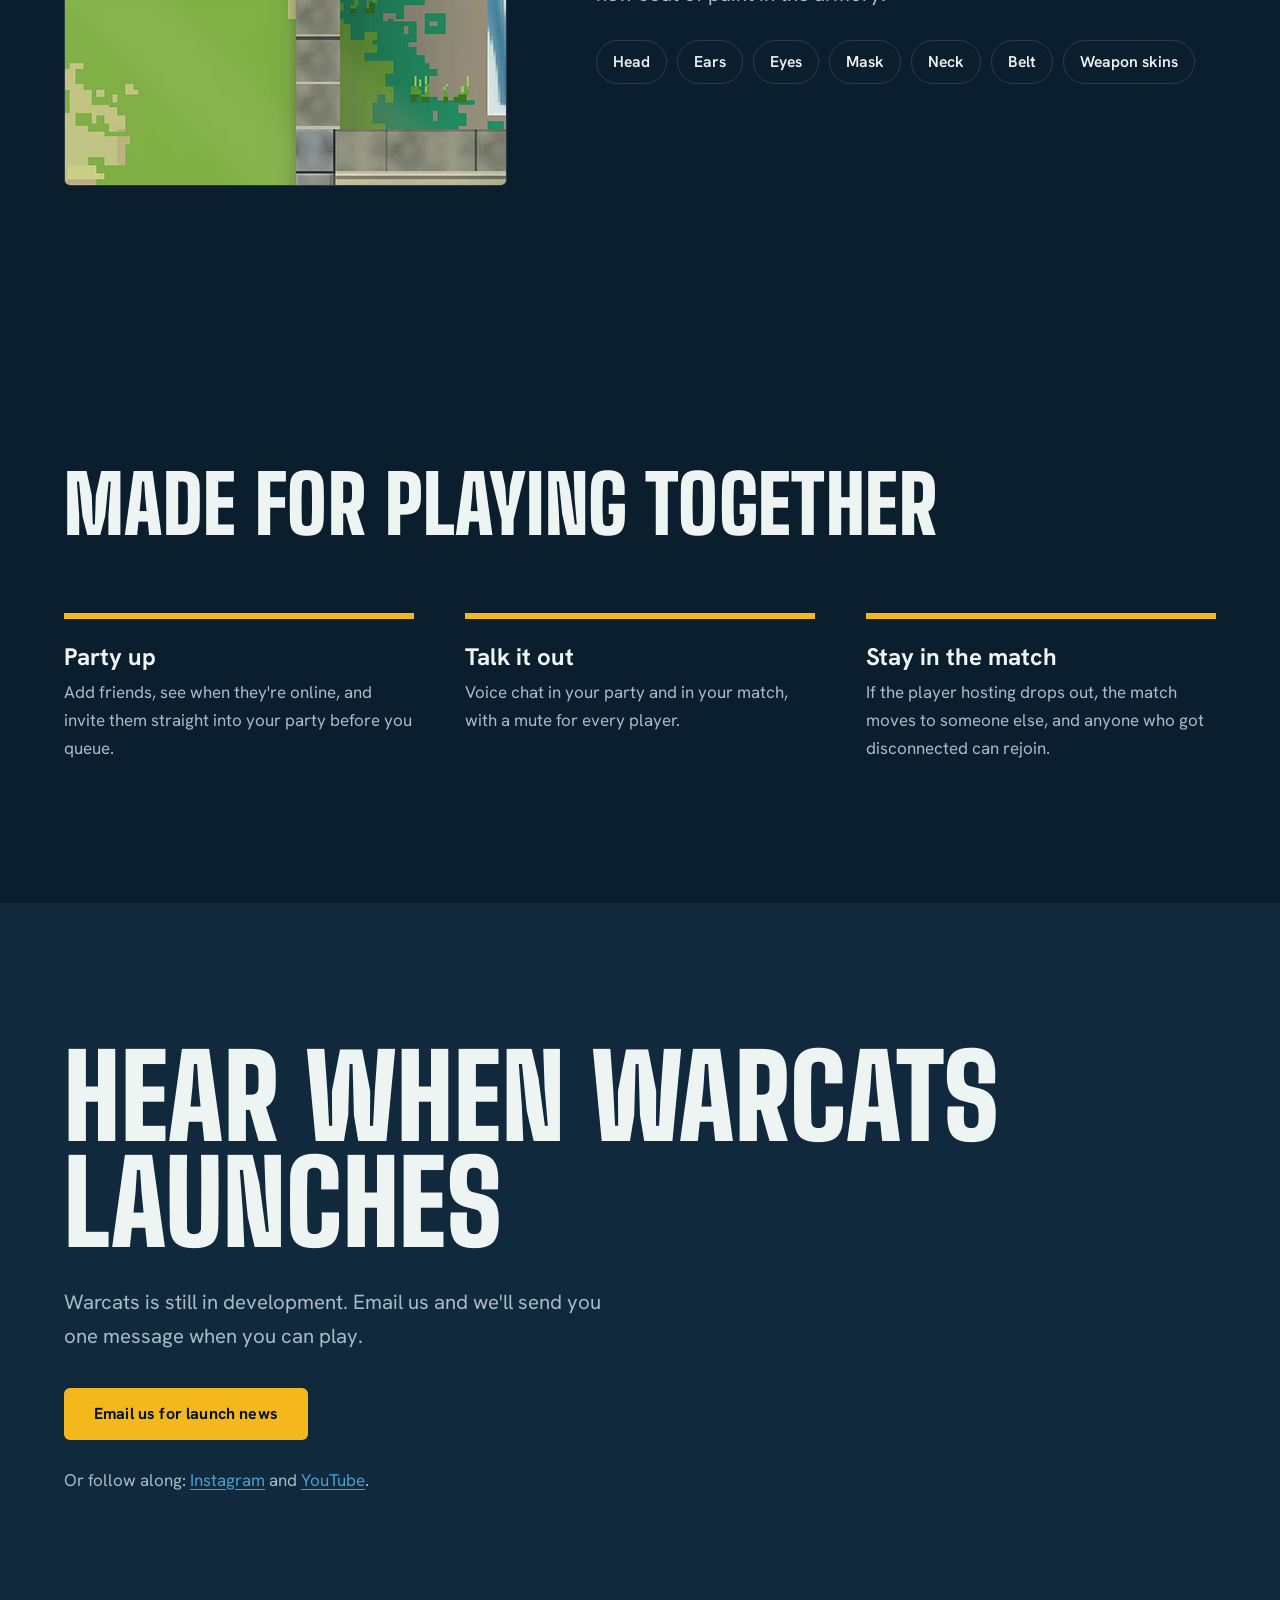
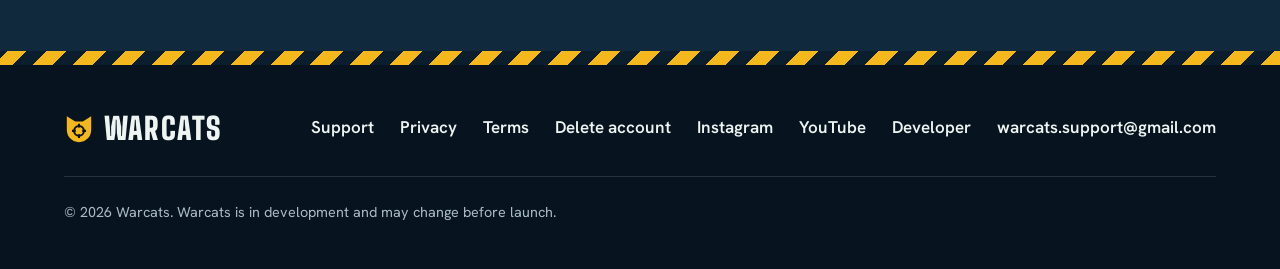
==== commit 6d596bd4: "Add files via upload" ====
--- a/index.html
+++ b/index.html
@@ -32,7 +32,6 @@
     <nav class="nav" id="nav" aria-label="Main">
       <a href="#how">How it plays</a>
       <a href="#modes">Modes</a>
-      <a href="#sight">Line of sight</a>
       <a href="/support/">Support</a>
       <a class="btn btn--primary" href="#launch">Get launch news</a>
     </nav>
@@ -48,7 +47,7 @@
     <div class="wrap hero__body">
       <p class="status">In development for Android and PC</p>
       <h1>We are Warcats</h1>
-      <p class="lead">A top-down 5v5 tactical shooter for phone and PC. You only see what your cat sees, so plant the bomb, hold the site, and play around everything you can't see.</p>
+      <p class="lead">A top-down 5v5 tactical shooter for phone and PC.</p>
       <div class="hero__cta">
         <a class="btn btn--primary" href="#launch">Get launch news</a>
         <a class="btn btn--ghost" href="#how">See how it plays</a>
@@ -124,25 +123,8 @@
     </div>
   </section>
 
-  <section class="band" id="sight">
-    <div class="wrap sight">
-      <div>
-        <h2>Walls decide what you see</h2>
-        <p class="lead">Your cat only sees what's in front of it and what isn't behind a wall. Enemies outside your view are hidden, and so are you.</p>
-        <ul class="facts">
-          <li><b>Smoke</b> and <b>poison smoke</b> fill a corner and block sight through it.</li>
-          <li><b>Flash grenades</b> blind anyone who looks at them.</li>
-          <li><b>Frag grenades</b> clear out a room you'd rather not walk into.</li>
-          <li>Your gun <b>folds up</b> when you press against a wall, so you can't shoot through it.</li>
-        </ul>
-      </div>
-      <div class="sight__pic">
-        <img src="/img/town.jpg" width="1278" height="1045" alt="Rooftops in the seaside town. Walls and buildings block what you can see behind them." loading="lazy">
-      </div>
-    </div>
-  </section>
 
-  <section class="band band--raised" id="cat">
+  <section class="band" id="cat">
     <div class="wrap cat">
       <div class="cat__pic">
         <img src="/img/cat.jpg" width="760" height="760" alt="Close view of the Warcats cat: white fur, blue eyes, a dark helmet with goggles and a rifle." loading="lazy">
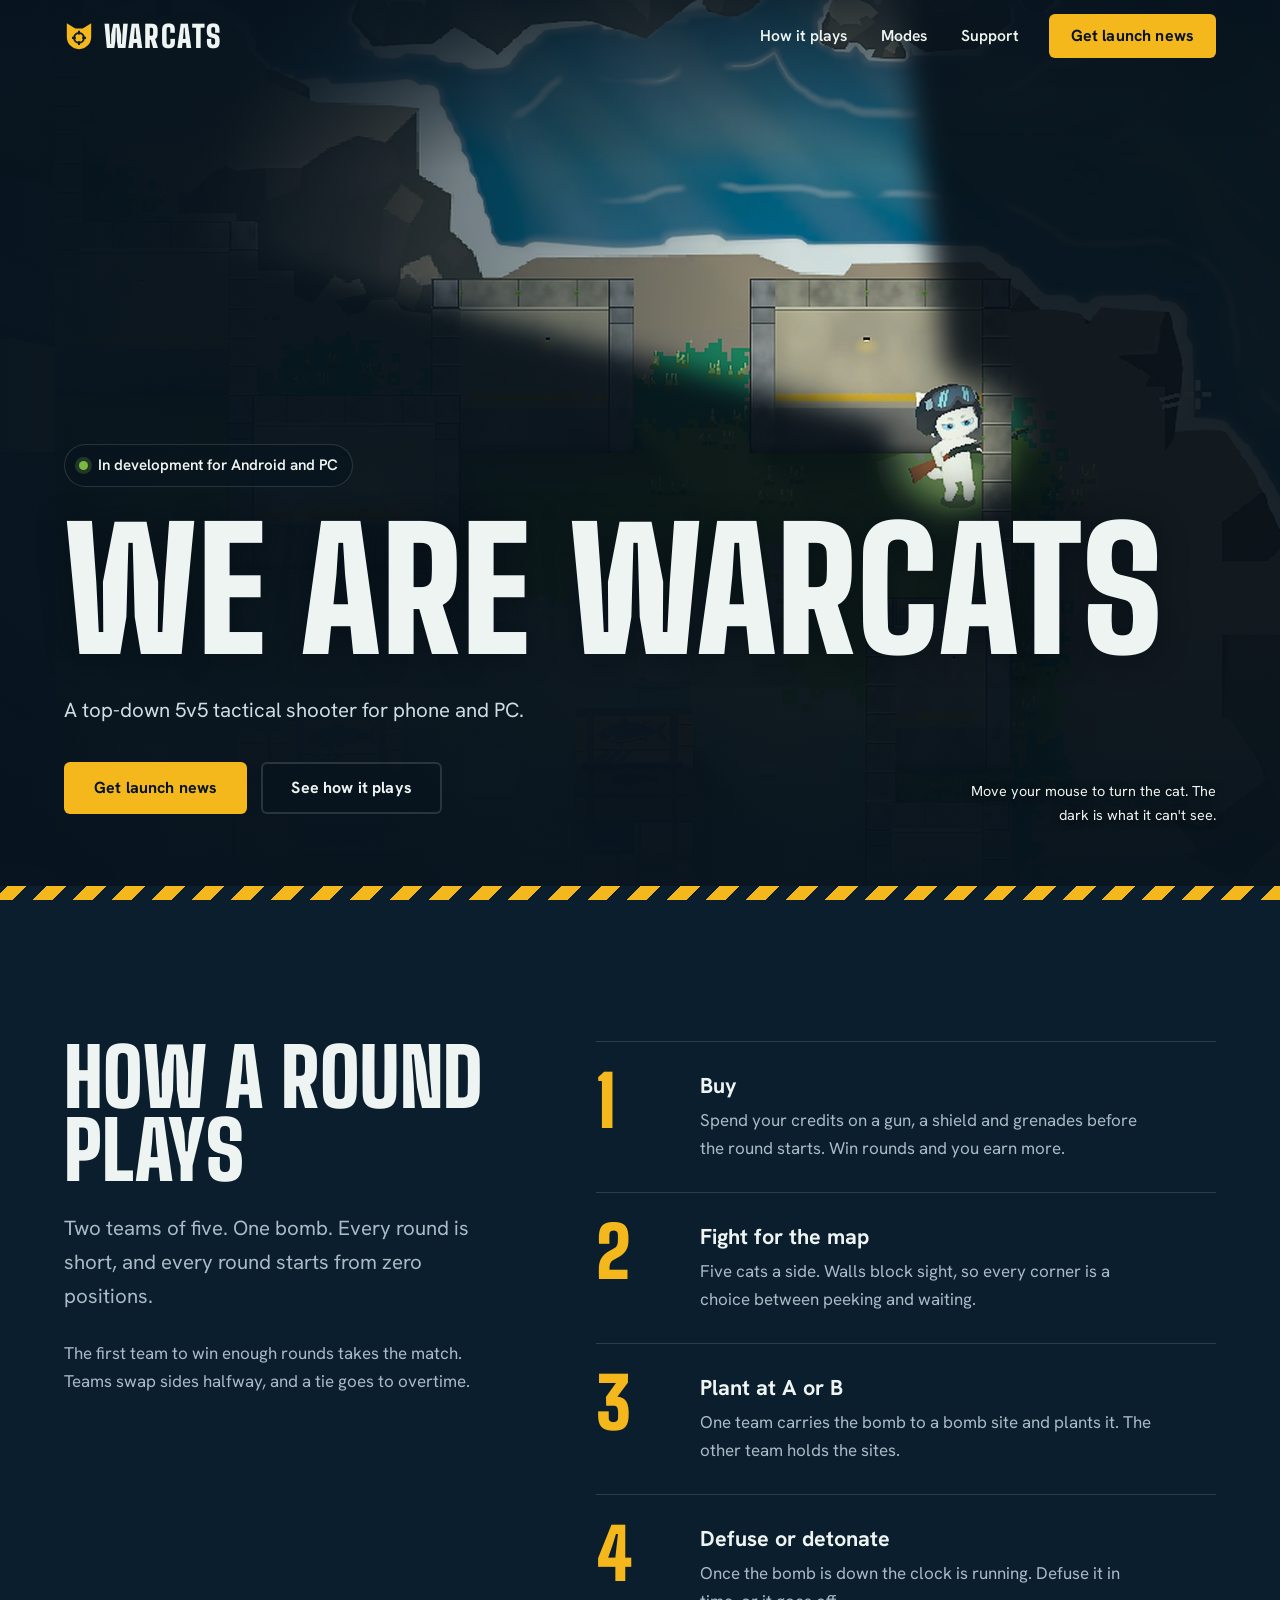
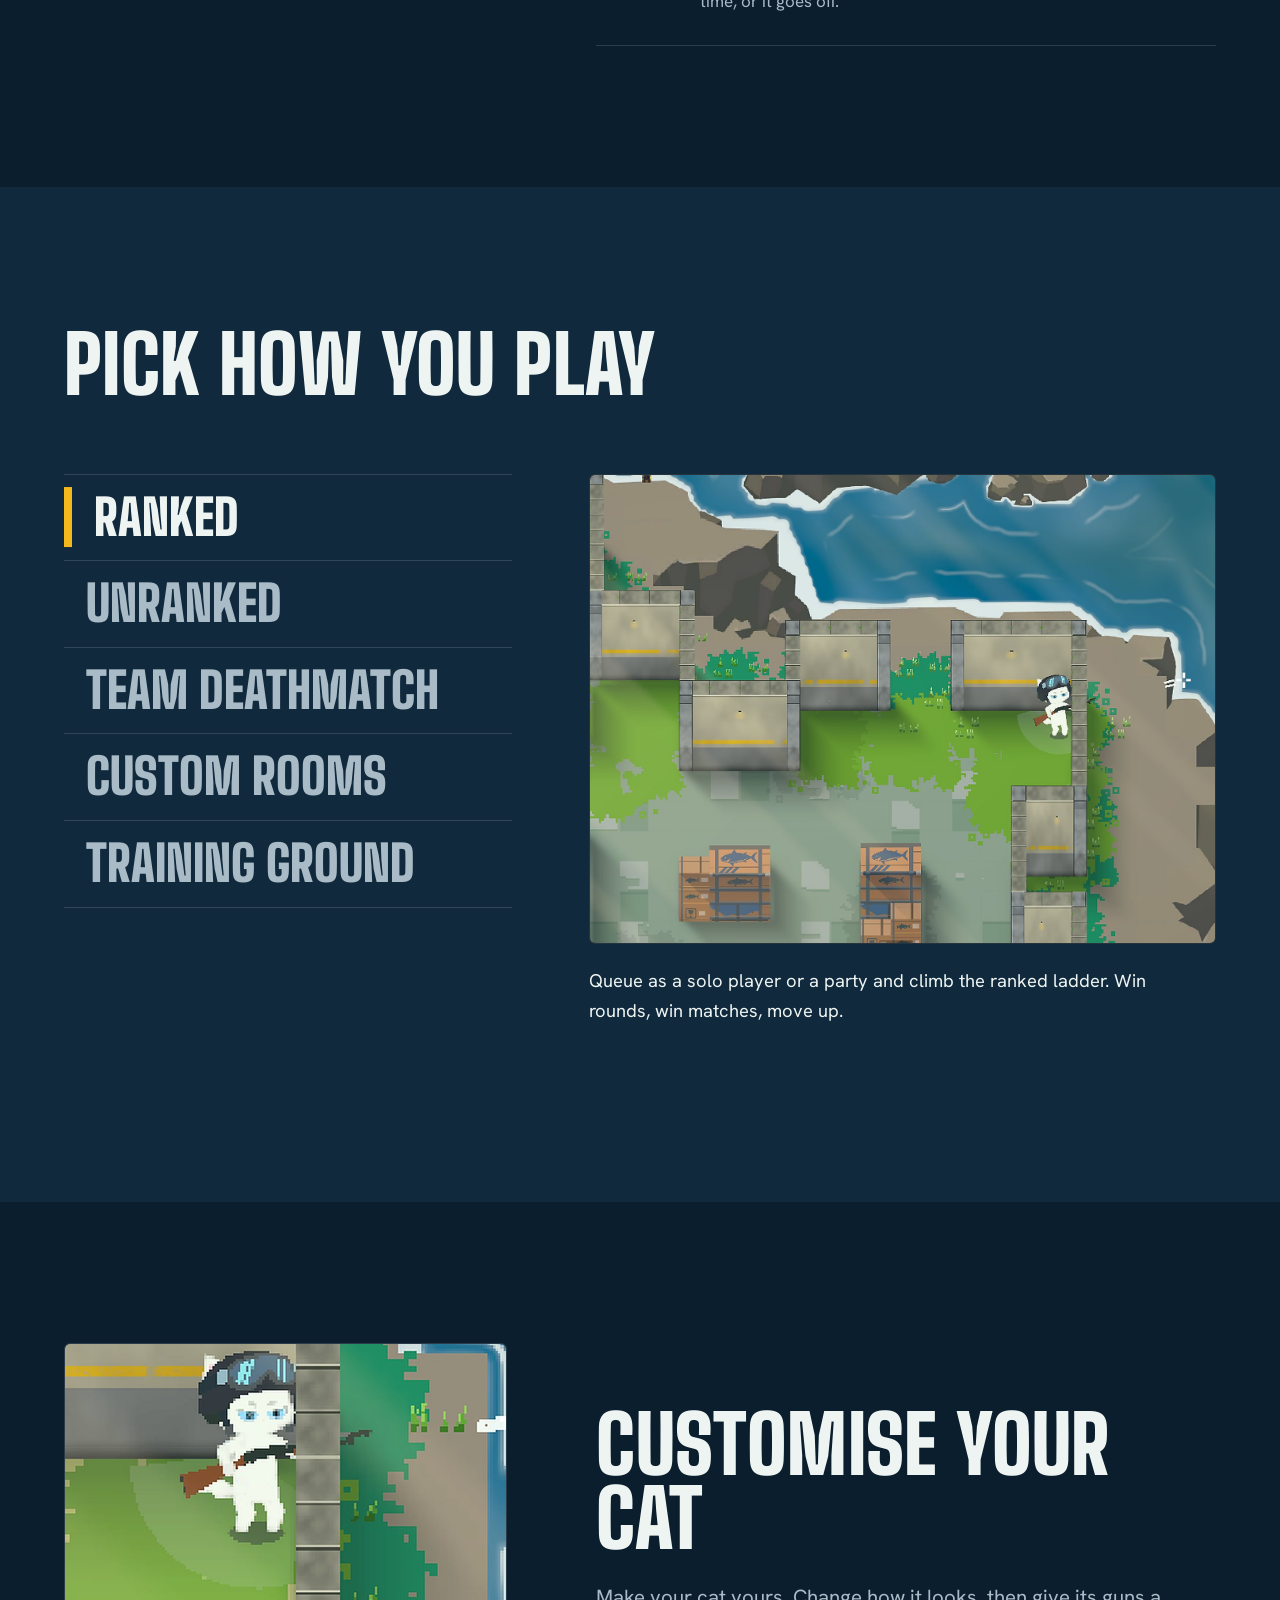
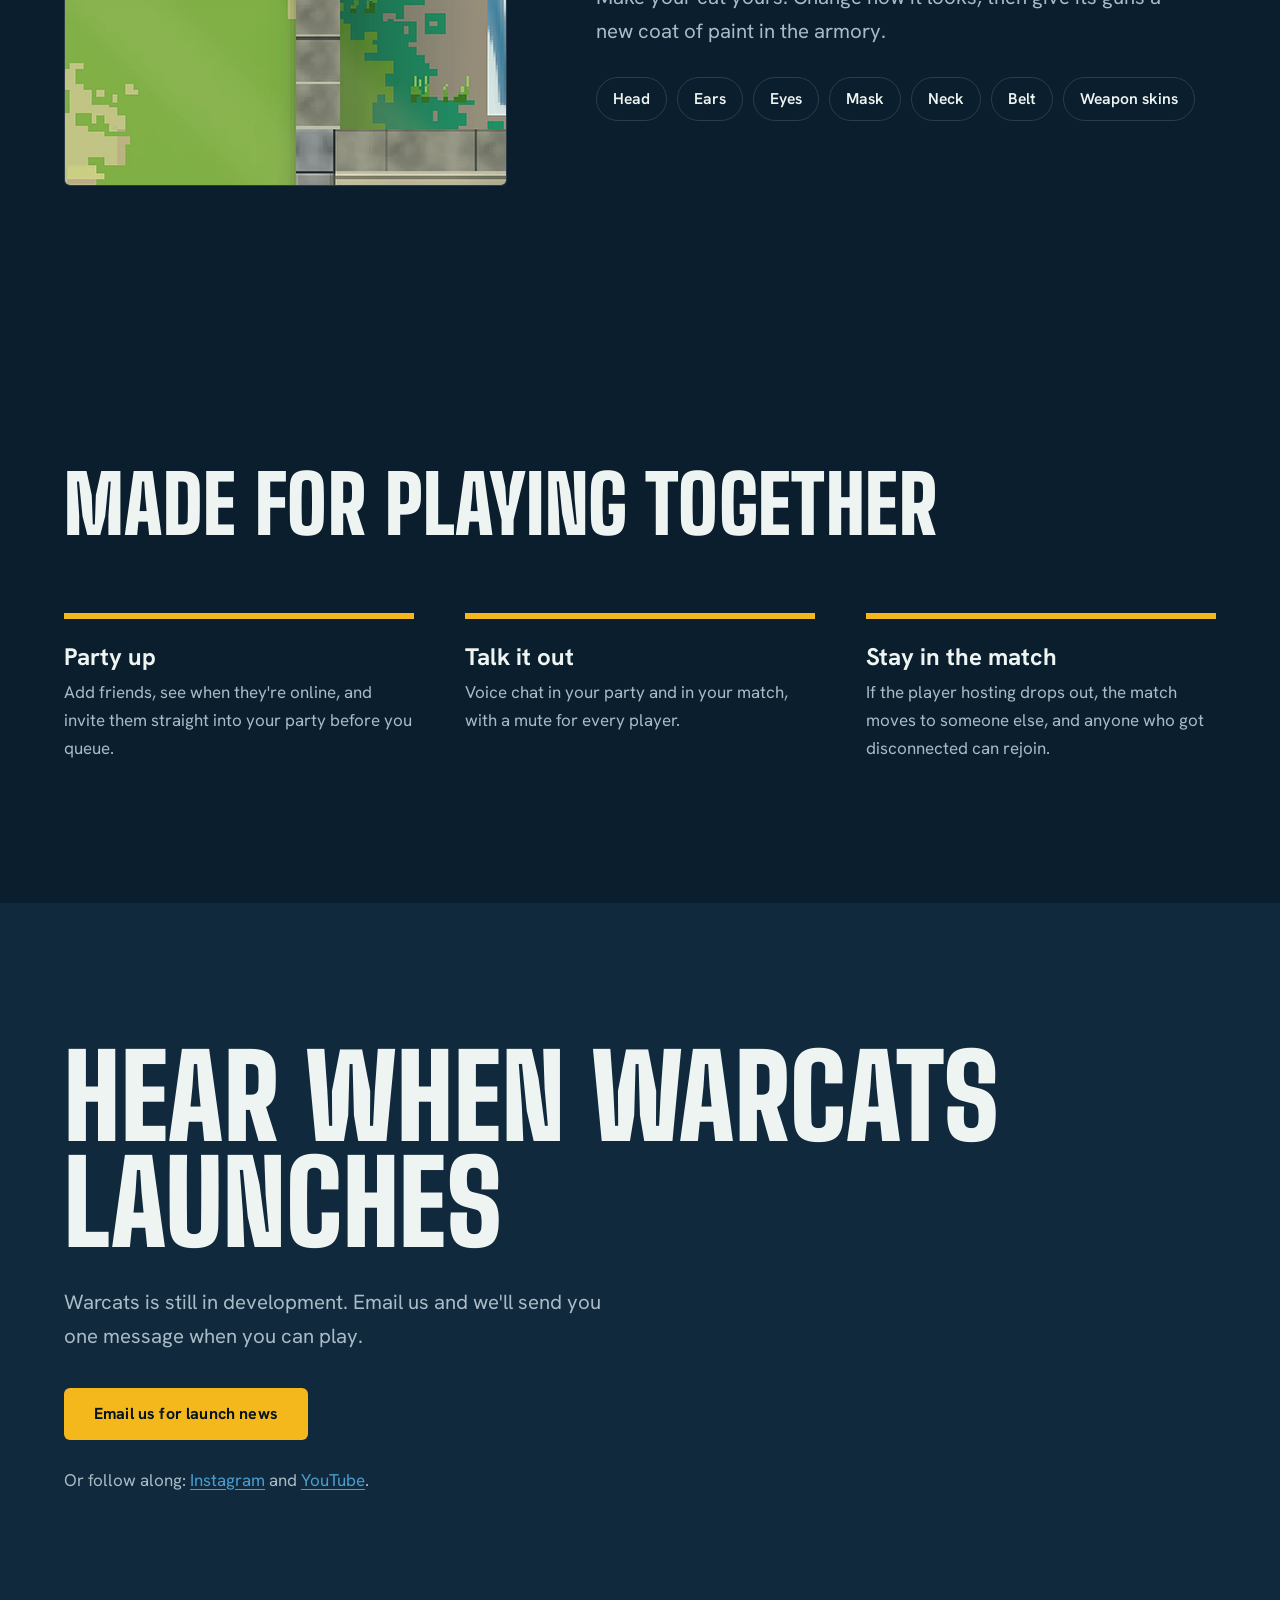
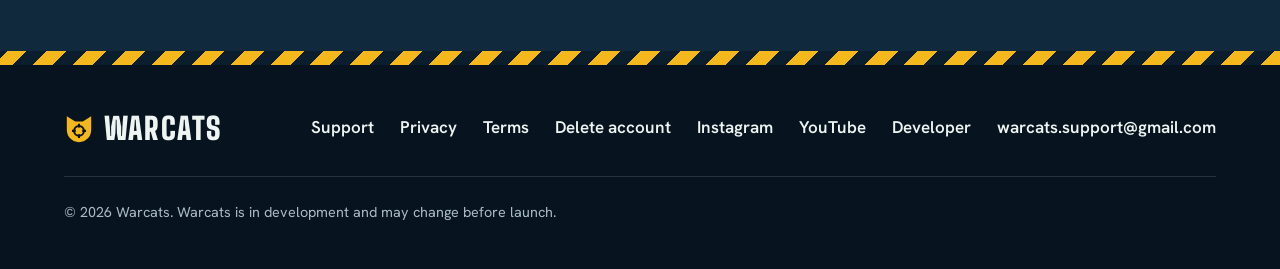
==== commit 3fee72bc: "Add files via upload" ====
--- a/index.html
+++ b/index.html
@@ -130,7 +130,7 @@
         <img src="/img/cat.jpg" width="760" height="760" alt="Close view of the Warcats cat: white fur, blue eyes, a dark helmet with goggles and a rifle." loading="lazy">
       </div>
       <div>
-        <h2>Dress the cat</h2>
+        <h2>Customise your cat</h2>
         <p class="lead">Make your cat yours. Change how it looks, then give its guns a new coat of paint in the armory.</p>
         <ul class="cat__slots" aria-label="What you can change">
           <li>Head</li><li>Ears</li><li>Eyes</li><li>Mask</li><li>Neck</li><li>Belt</li><li>Weapon skins</li>
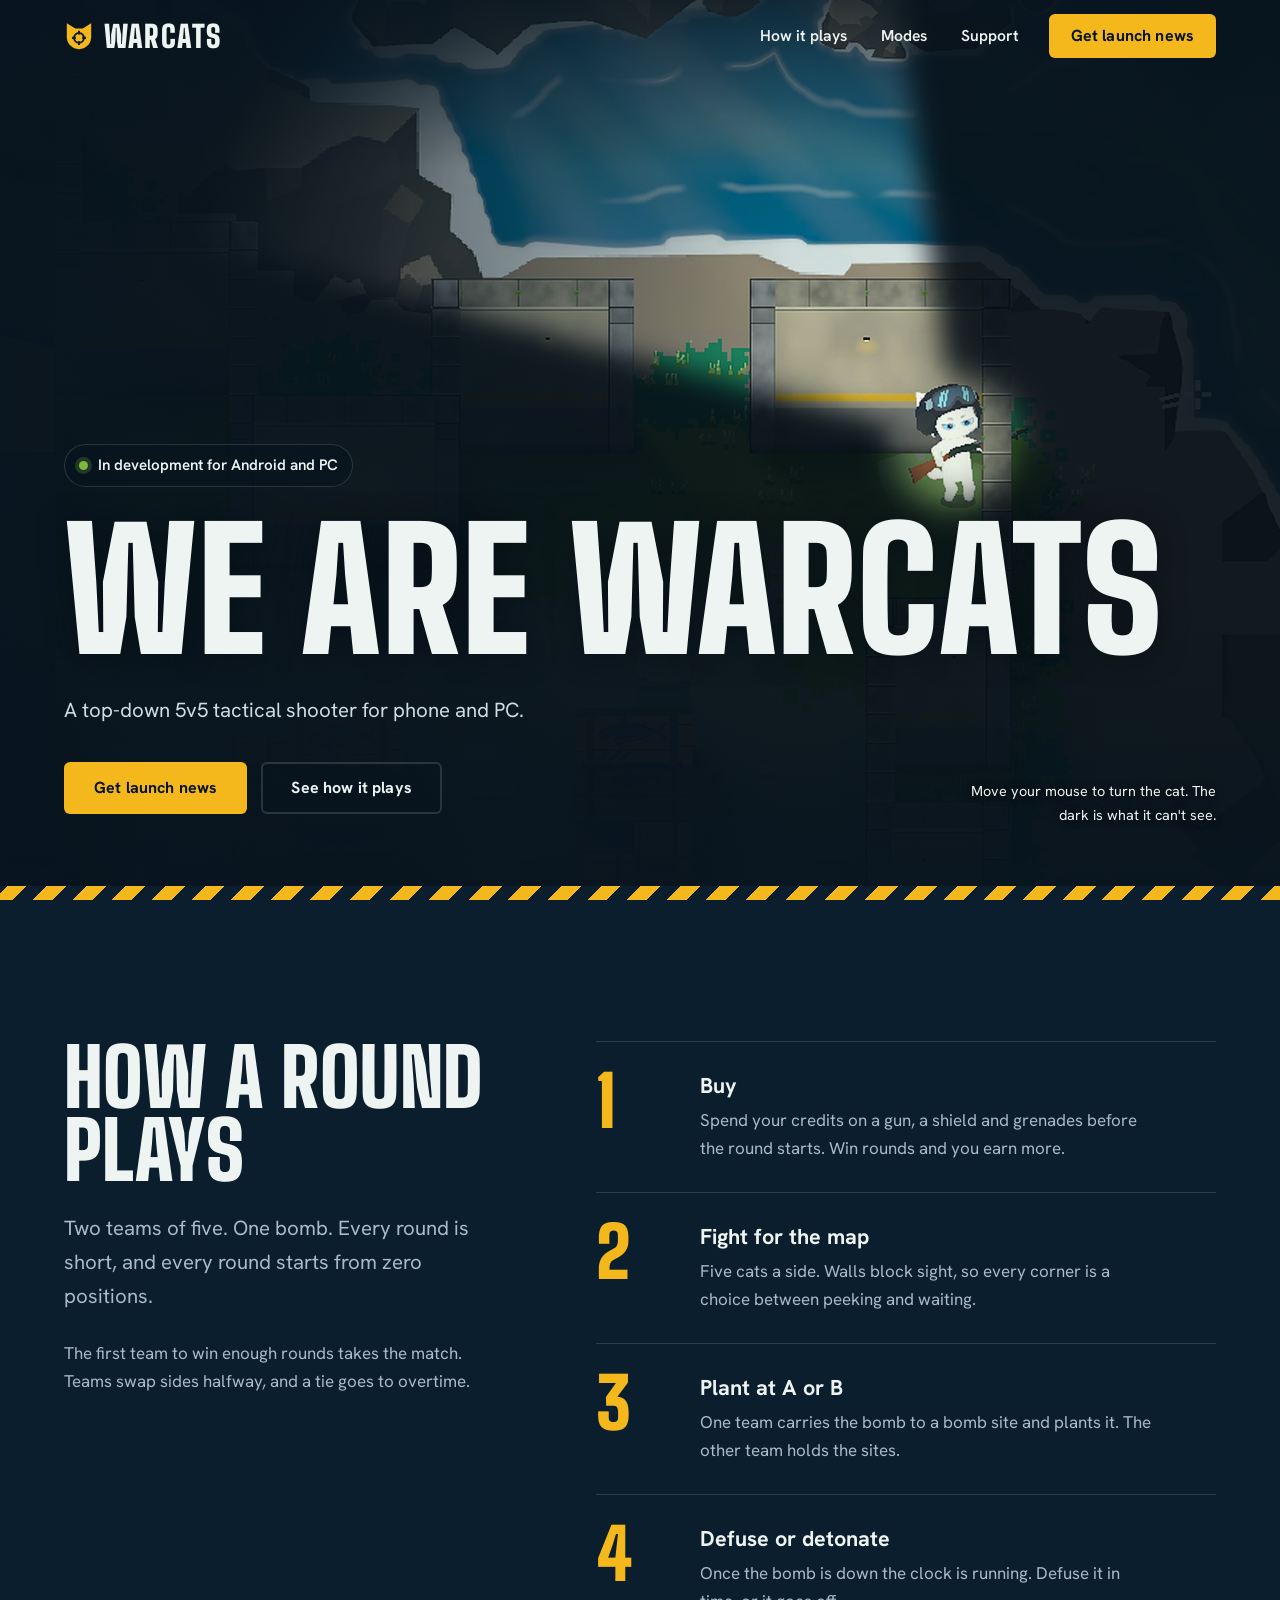
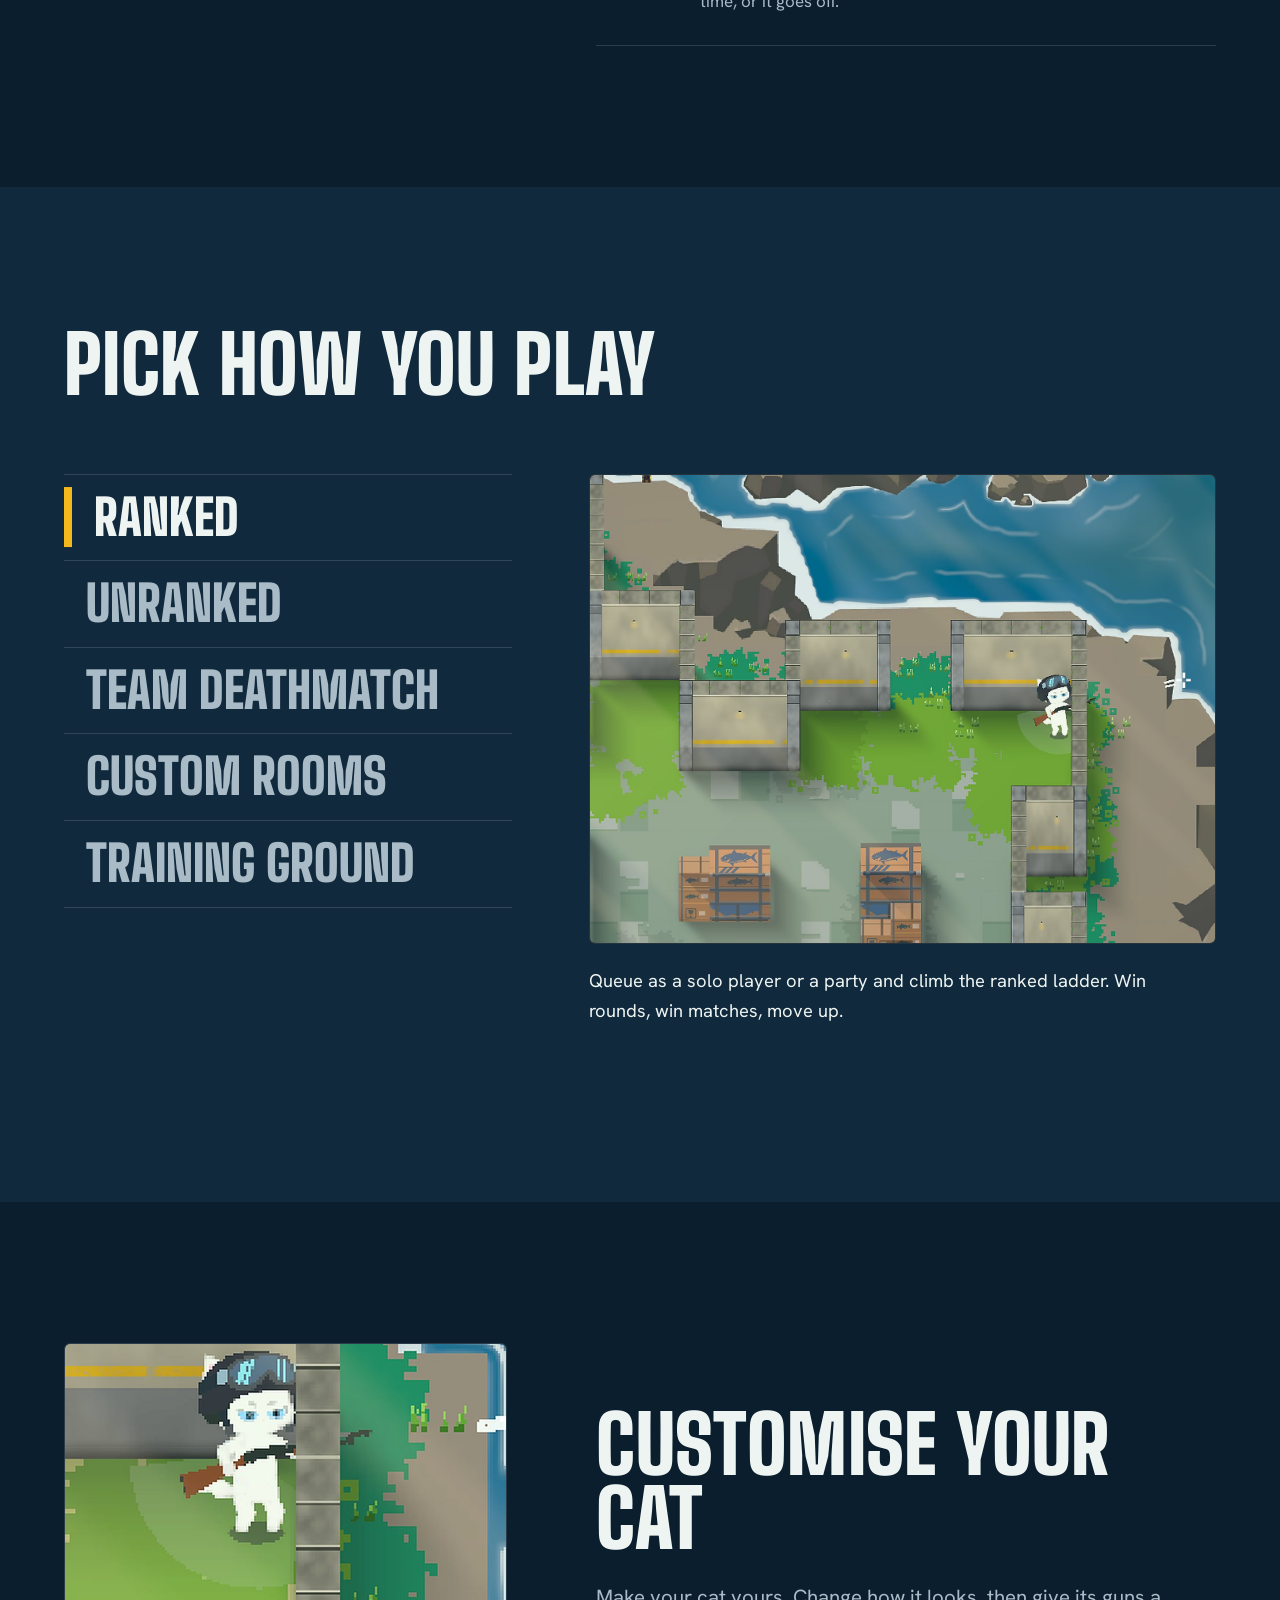
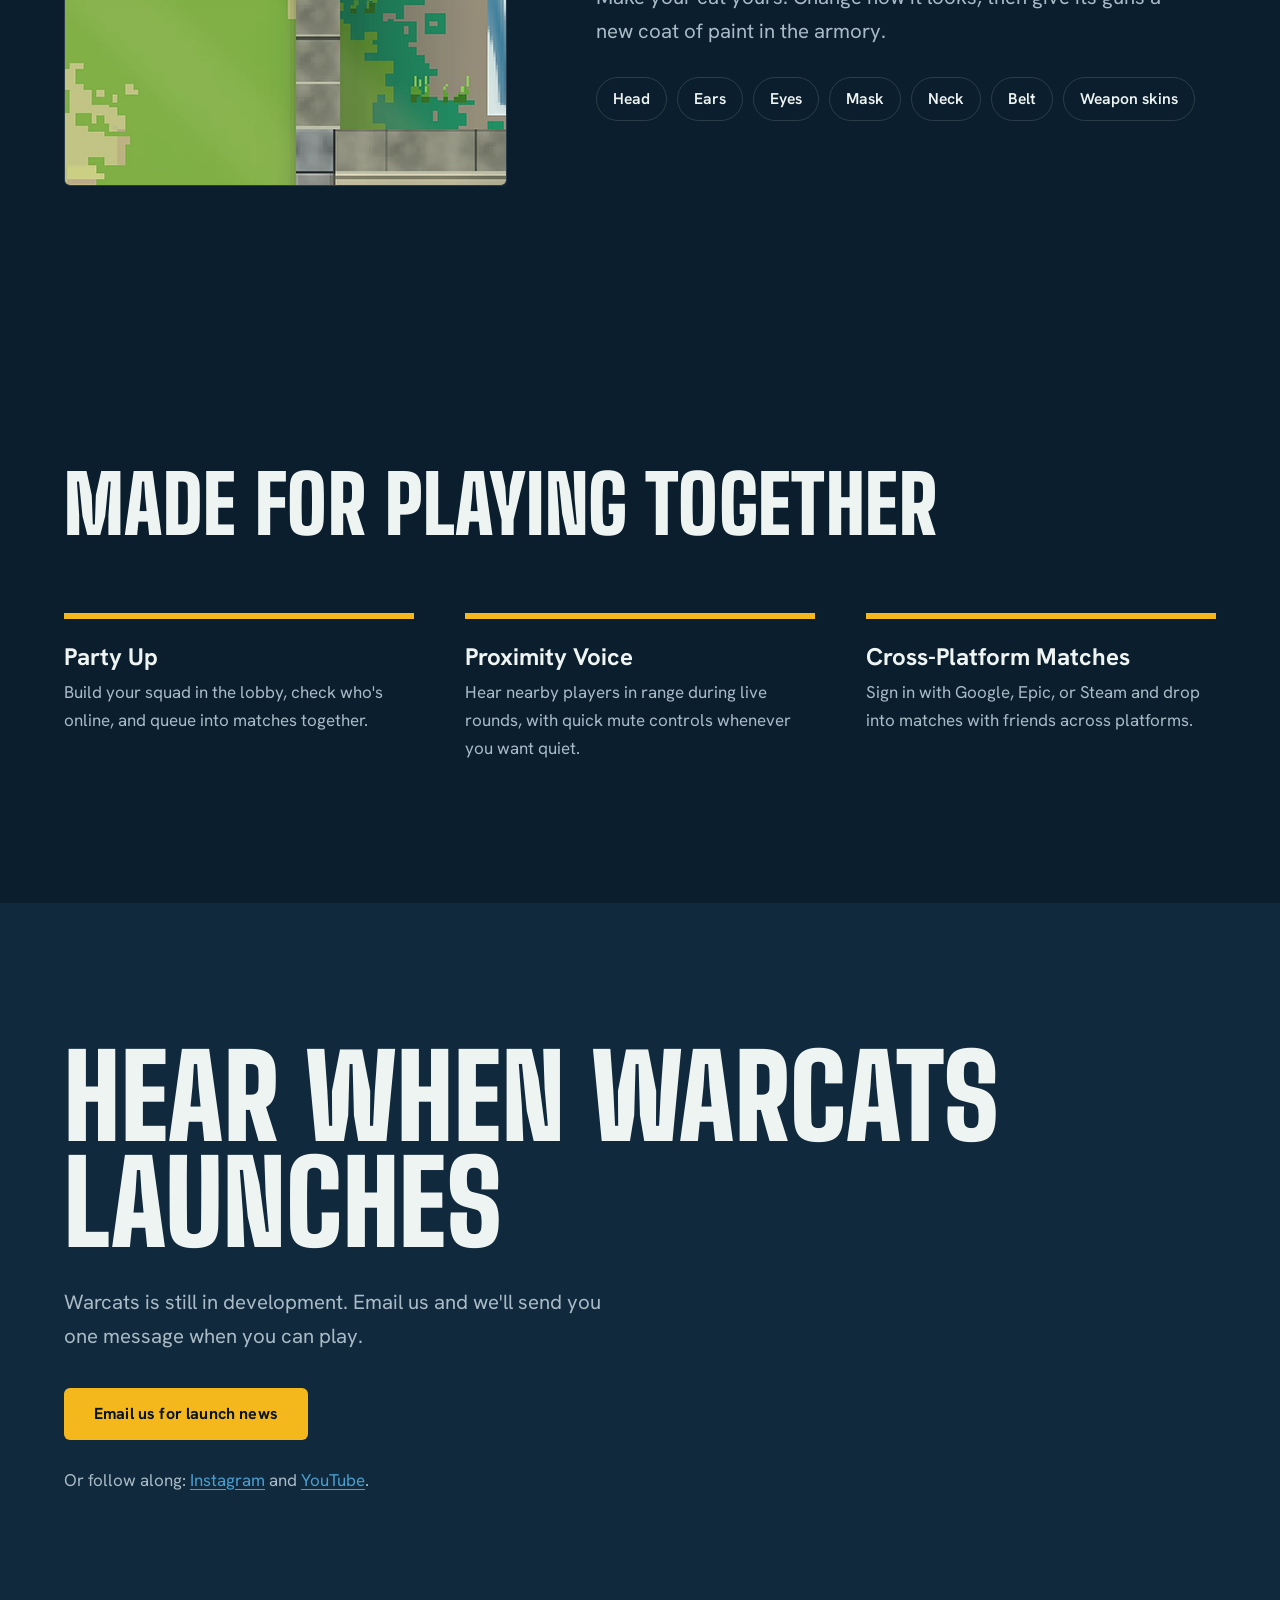
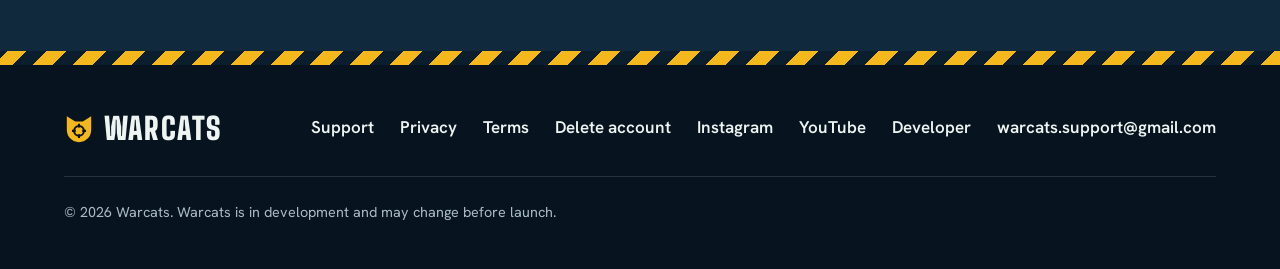
==== commit ce343958: "Add files via upload" ====
--- a/index.html
+++ b/index.html
@@ -144,16 +144,16 @@
       <h2>Made for playing together</h2>
       <div class="friends">
         <div>
-          <h3>Party up</h3>
-          <p>Add friends, see when they're online, and invite them straight into your party before you queue.</p>
+          <h3>Party Up</h3>
+          <p>Build your squad in the lobby, check who's online, and queue into matches together.</p>
         </div>
         <div>
-          <h3>Talk it out</h3>
-          <p>Voice chat in your party and in your match, with a mute for every player.</p>
+          <h3>Proximity Voice</h3>
+          <p>Hear nearby players in range during live rounds, with quick mute controls whenever you want quiet.</p>
         </div>
         <div>
-          <h3>Stay in the match</h3>
-          <p>If the player hosting drops out, the match moves to someone else, and anyone who got disconnected can rejoin.</p>
+          <h3>Cross-Platform Matches</h3>
+          <p>Sign in with Google, Epic, or Steam and drop into matches with friends across platforms.</p>
         </div>
       </div>
     </div>
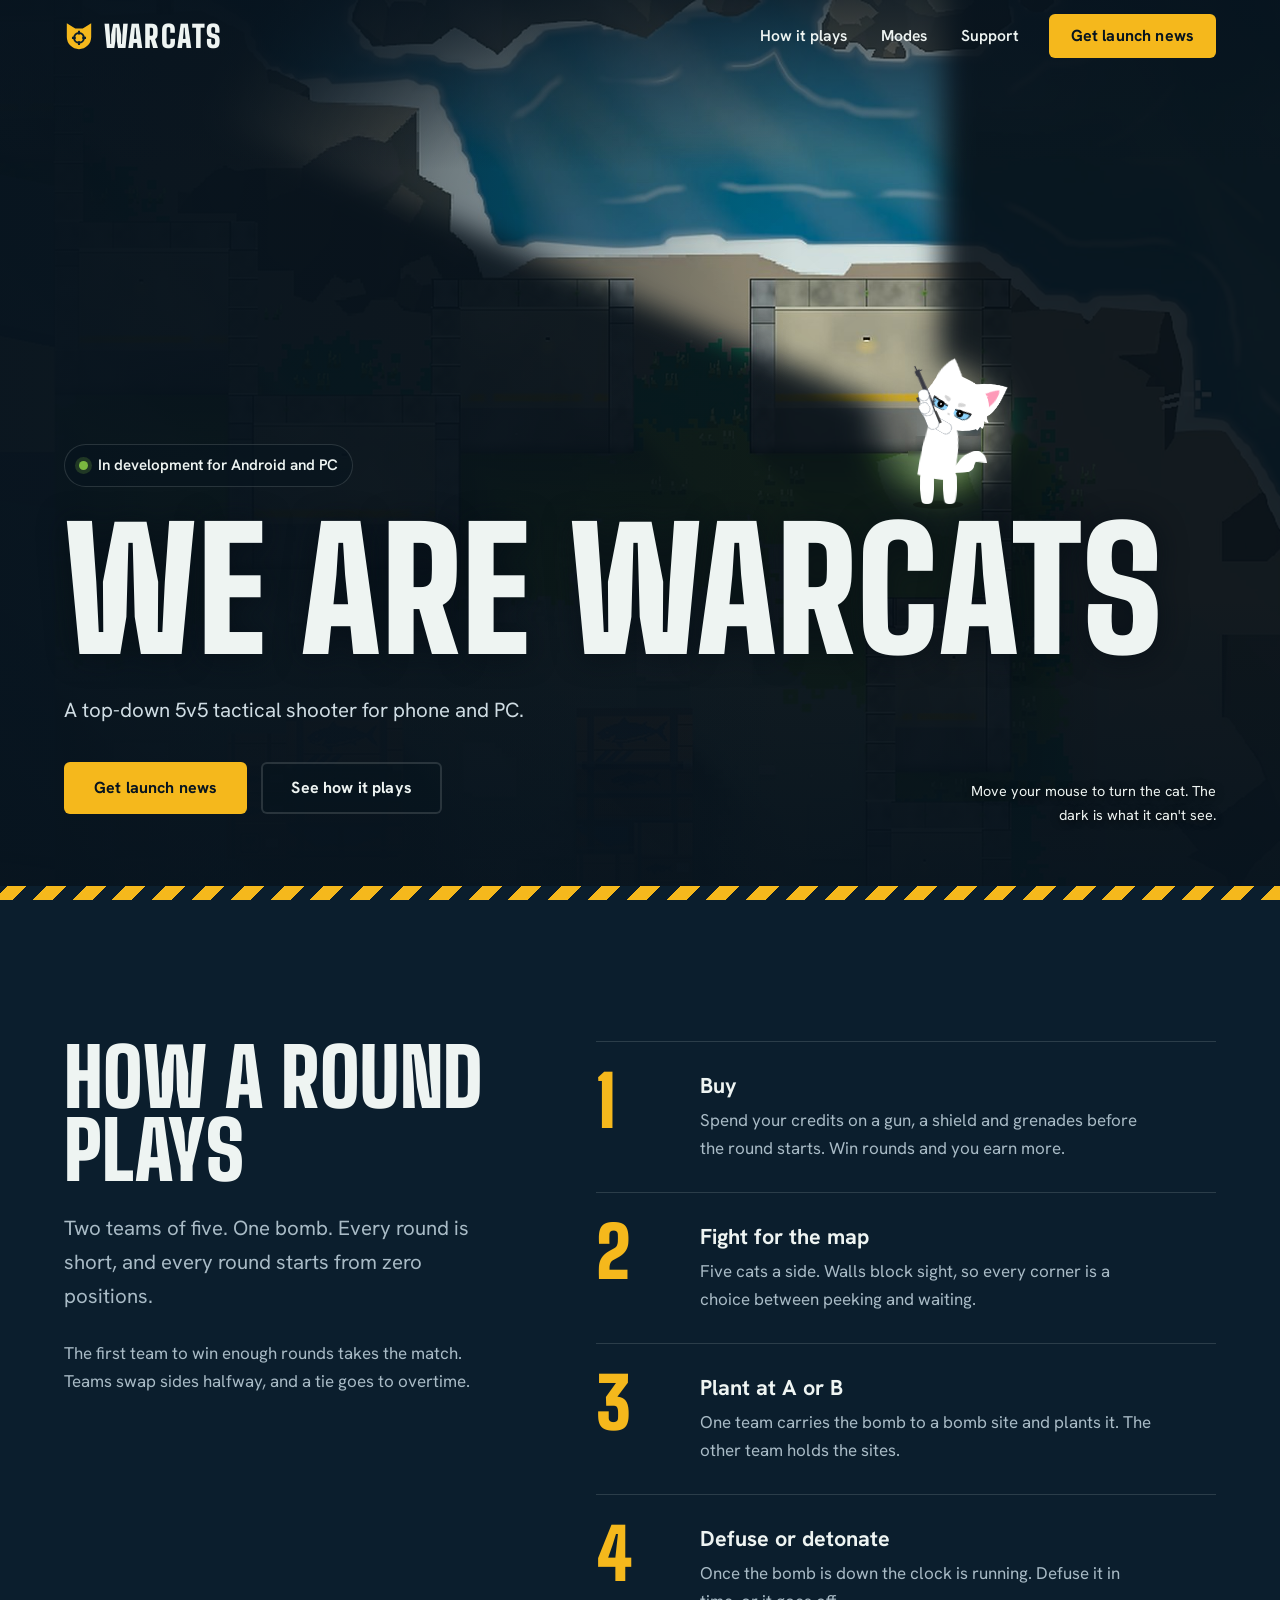
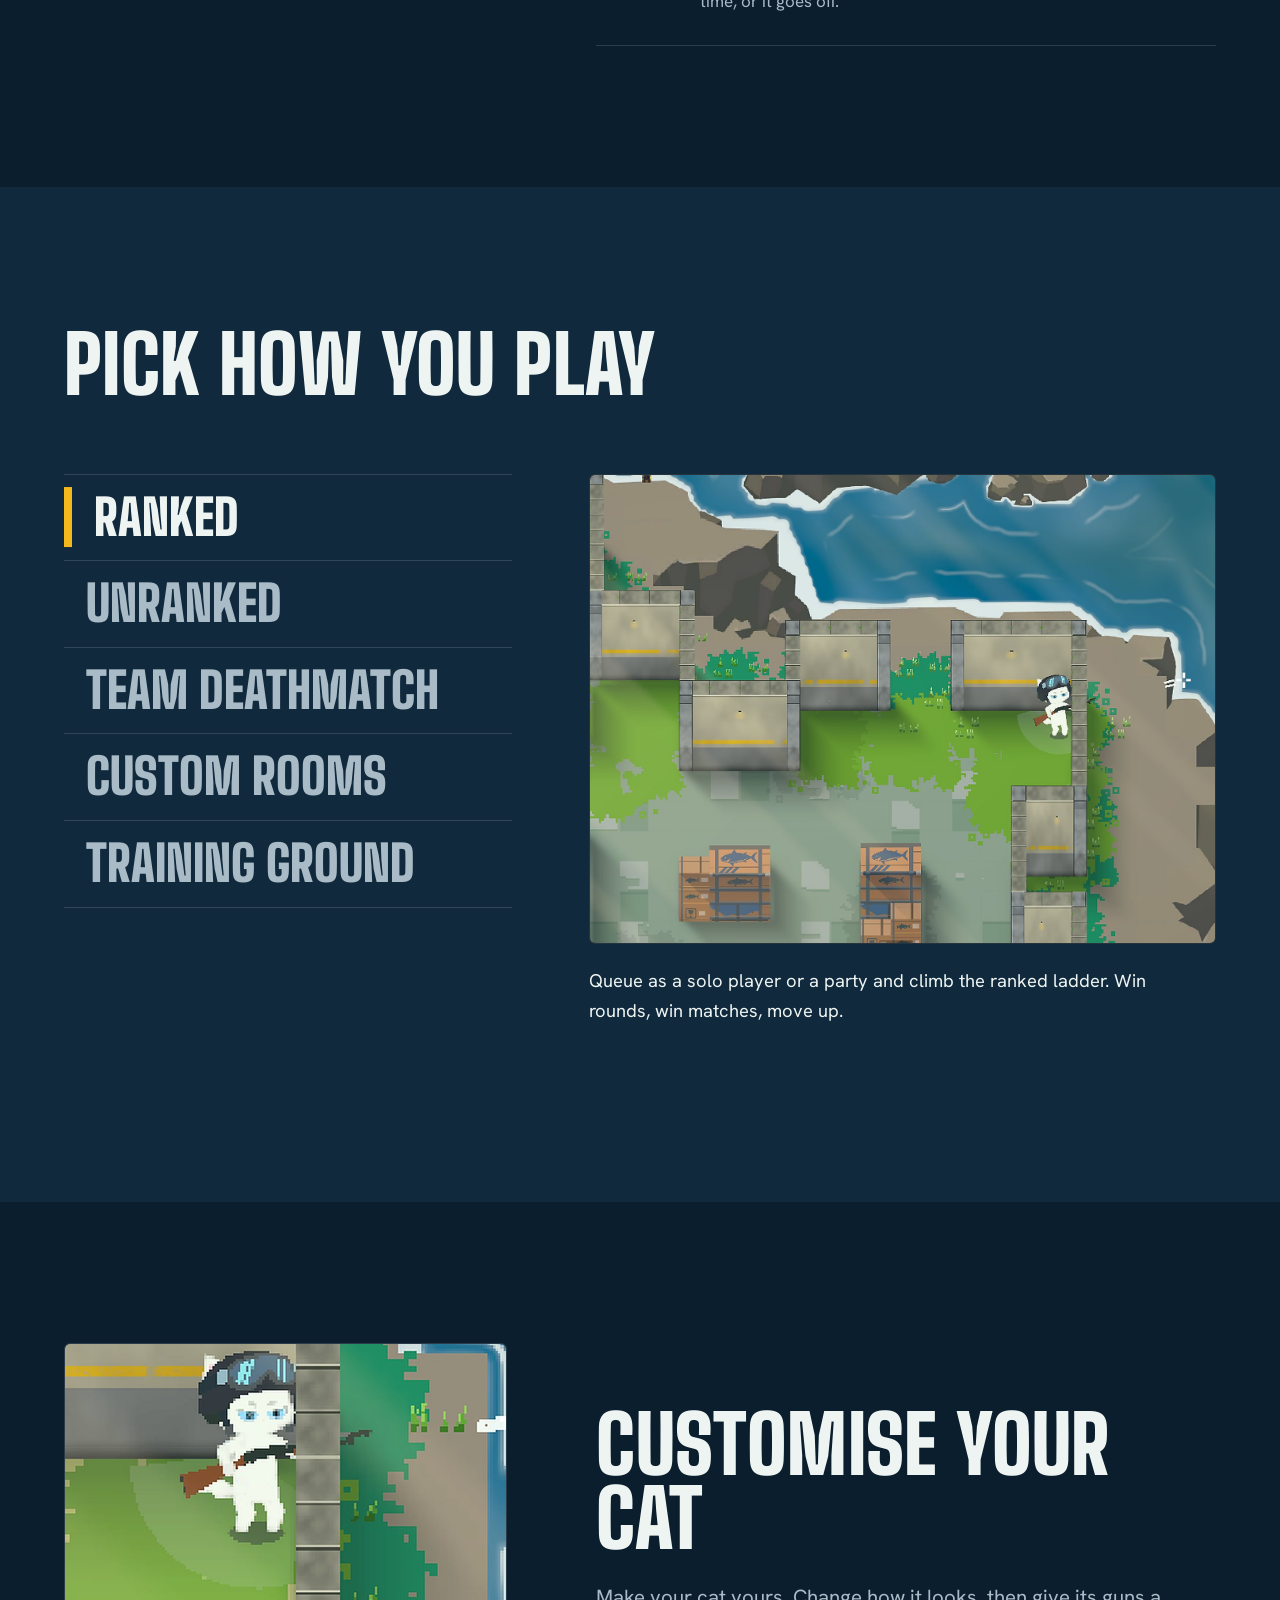
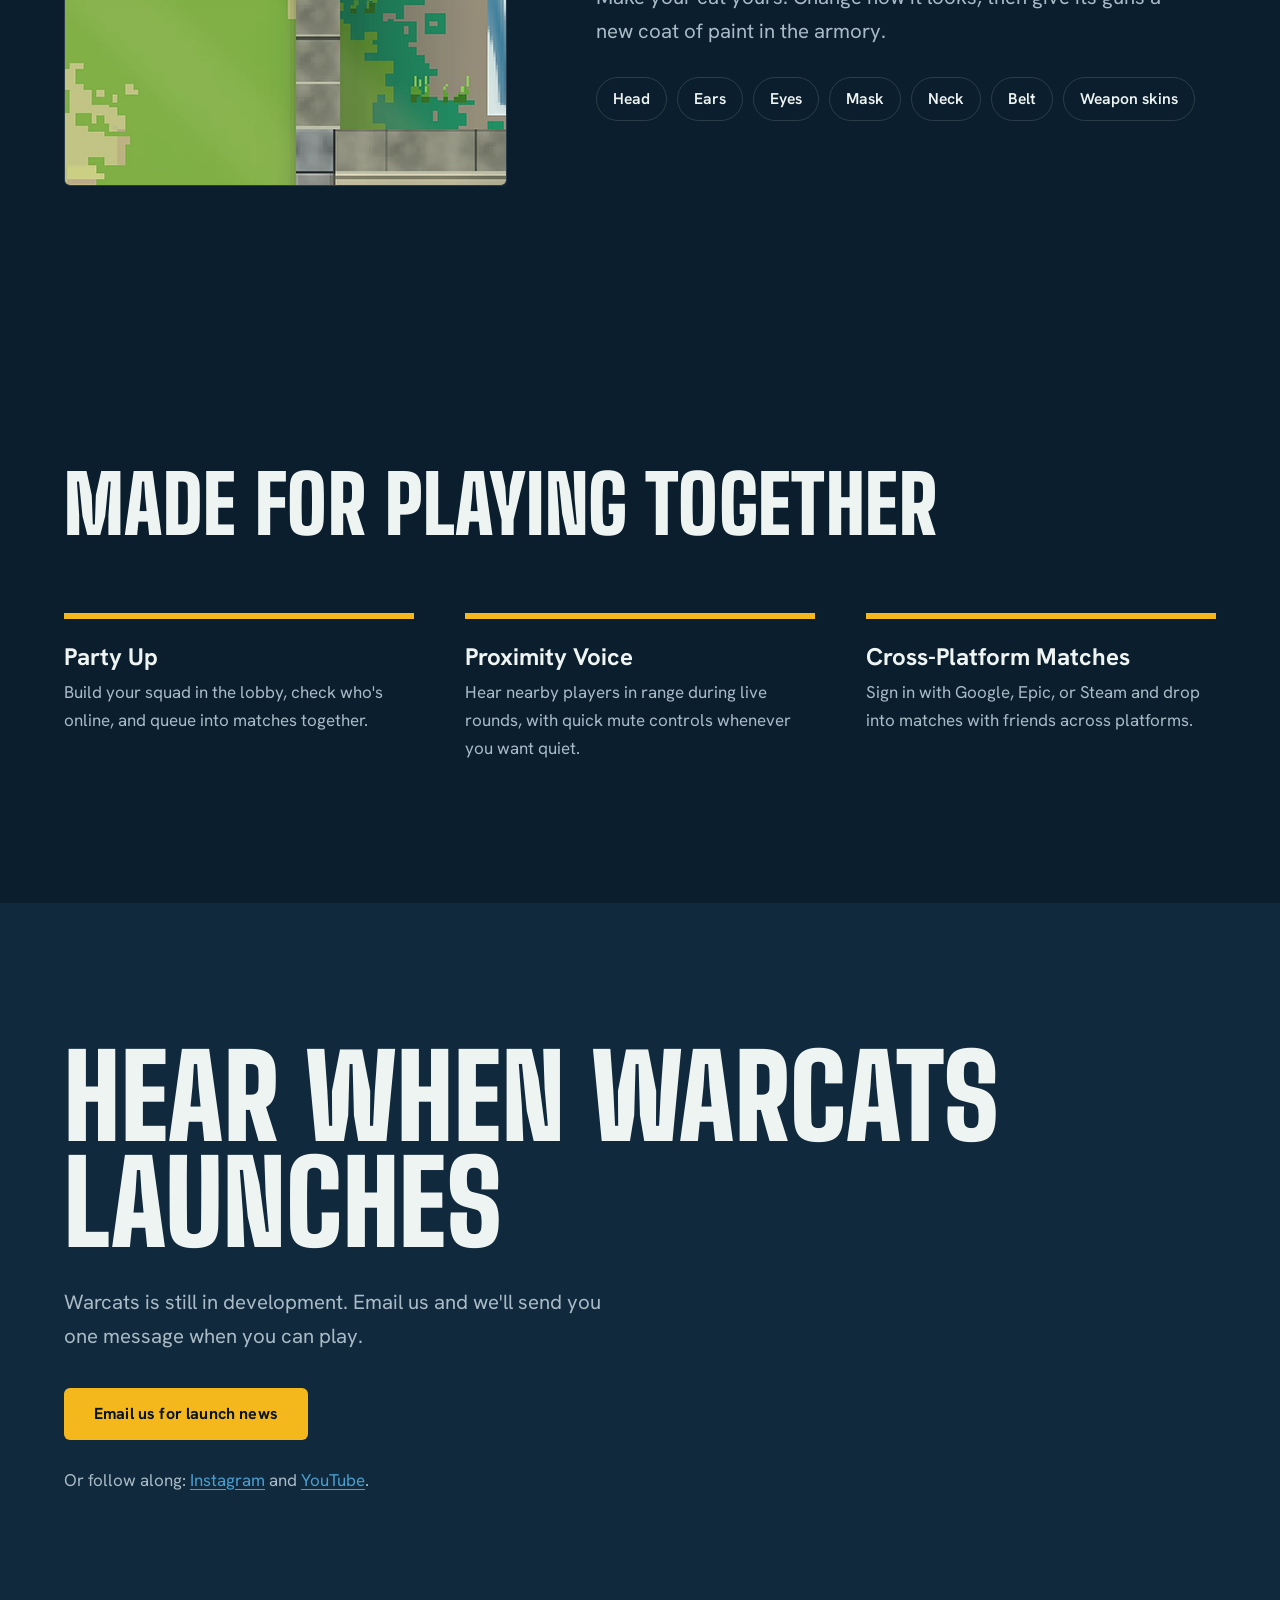
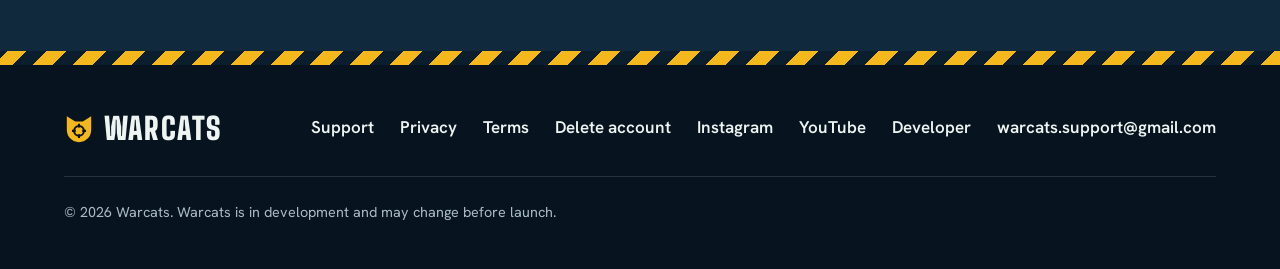
==== commit a2bf1357: "Add files via upload" ====
--- a/index.html
+++ b/index.html
@@ -11,7 +11,7 @@
 <meta property="og:type" content="website">
 <meta property="og:title" content="We are Warcats">
 <meta property="og:description" content="A top-down 5v5 tactical shooter for phone and PC.">
-<meta property="og:image" content="https://playwarcats.com/img/hero.jpg">
+<meta property="og:image" content="https://playwarcats.com/img/hero-cat.jpg">
 <meta property="og:url" content="https://playwarcats.com/">
 <meta name="twitter:card" content="summary_large_image">
 <link rel="preload" href="/fonts/big-shoulders-display-latin-900-normal.woff2" as="font" type="font/woff2" crossorigin>
@@ -43,6 +43,7 @@
   <section class="hero" id="hero" aria-label="Warcats">
     <img class="hero__img" src="/img/hero.jpg" width="2040" height="1181" alt="A white cat in a helmet holds a rifle behind a stone wall on a sunny coast, seen from above." fetchpriority="high">
     <canvas class="hero__fog" id="fog" aria-hidden="true"></canvas>
+    <canvas class="hero__cat" id="livecat" aria-hidden="true"></canvas>
     <div class="hero__shade"></div>
     <div class="wrap hero__body">
       <p class="status">In development for Android and PC</p>
@@ -111,7 +112,7 @@
         </div>
         <div class="modes__panel" id="mode-panel" role="tabpanel" aria-live="polite">
           <div class="modes__shot">
-            <img id="m-ranked" class="is-on" src="/img/hero.jpg" width="2040" height="1181" alt="A cat behind a stone wall on the sunny coast of the Warcats map." loading="lazy" style="object-position: 74% 50%">
+            <img id="m-ranked" class="is-on" src="/img/hero-cat.jpg" width="2040" height="1181" alt="A cat behind a stone wall on the sunny coast of the Warcats map." loading="lazy" style="object-position: 74% 50%">
             <img id="m-unranked" src="/img/town.jpg" width="1278" height="1045" alt="Rooftops of the seaside town on the Warcats map." loading="lazy">
             <img id="m-tdm" src="/img/hud.jpg" width="1072" height="978" alt="A team deathmatch screen: the score, the player list, the cat's health and its rifle ammo." loading="lazy">
             <img id="m-custom" src="/img/crates.jpg" width="1280" height="520" alt="Fish crates stacked in the harbour yard." loading="lazy">
@@ -192,6 +193,7 @@
   </div>
 </footer>
 
+<script src="/js/cat-aim.js" defer></script>
 <script src="/js/main.js" defer></script>
 </body>
 </html>
--- a/css/style.css
+++ b/css/style.css
@@ -105,6 +105,7 @@
 .hero { min-height: 100vh; min-height: 100svh; display: flex; flex-direction: column; justify-content: flex-end; overflow: hidden; background: var(--deep); isolation: isolate; touch-action: pan-y; }
 .hero__img { position: absolute; inset: 0; width: 100%; height: 100%; object-fit: cover; object-position: 74.5% 50%; z-index: -3; }
 .hero__fog { position: absolute; inset: 0; width: 100%; height: 100%; z-index: -2; pointer-events: none; }
+.hero__cat { position: absolute; inset: 0; width: 100%; height: 100%; z-index: -2; pointer-events: none; }
 .hero__shade { position: absolute; inset: 0; z-index: -1; pointer-events: none;
   background:
     linear-gradient(180deg, rgba(7, 20, 31, 0.75) 0%, rgba(7, 20, 31, 0) 170px),
@@ -120,7 +121,7 @@
 @media (max-width: 820px) {
   /* phones: the picture is a banner on top, the words sit under it */
   .hero { min-height: 0; }
-  .hero__img, .hero__fog { height: 56svh; inset: 0 0 auto 0; }
+  .hero__img, .hero__fog, .hero__cat { height: 56svh; inset: 0 0 auto 0; }
   .hero__shade { background:
     linear-gradient(180deg, rgba(7, 20, 31, 0.7) 0%, rgba(7, 20, 31, 0) 120px),
     linear-gradient(180deg, rgba(7, 20, 31, 0) calc(56svh - 160px), var(--deep) 56svh); }
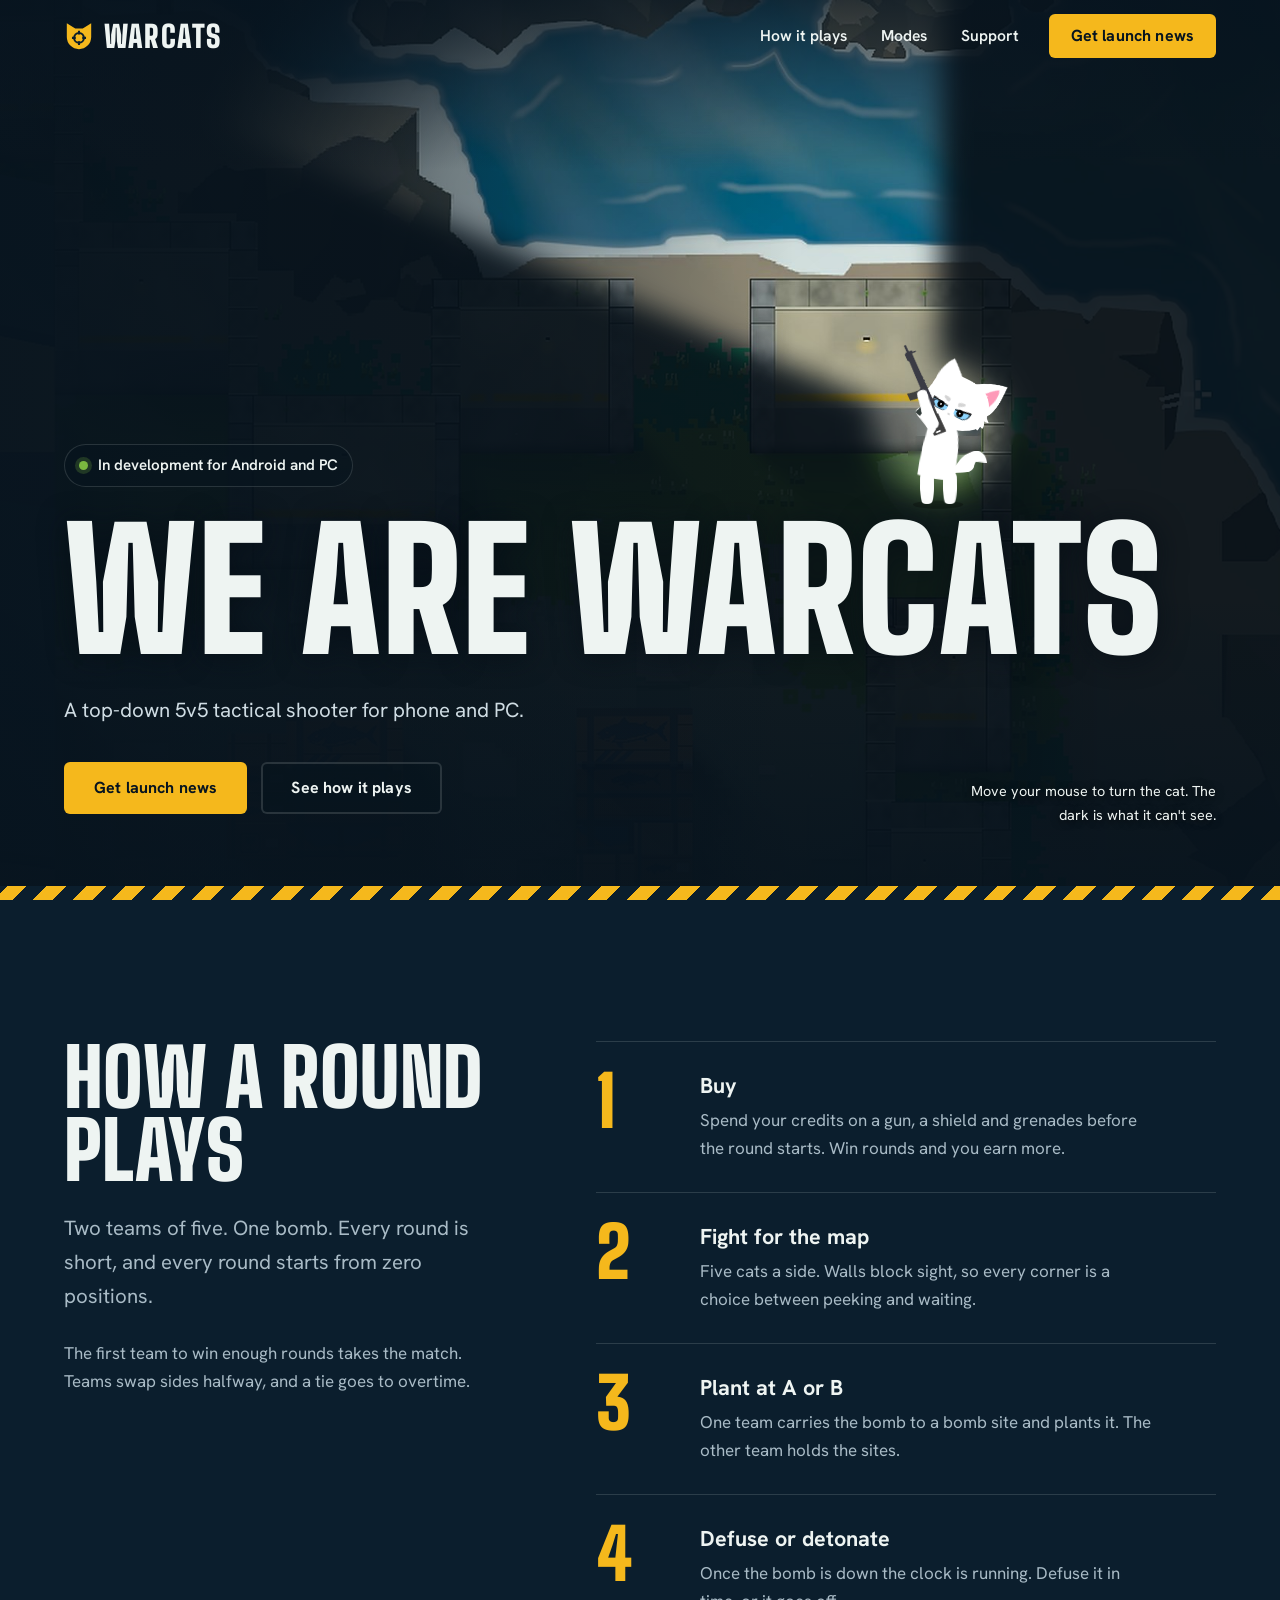
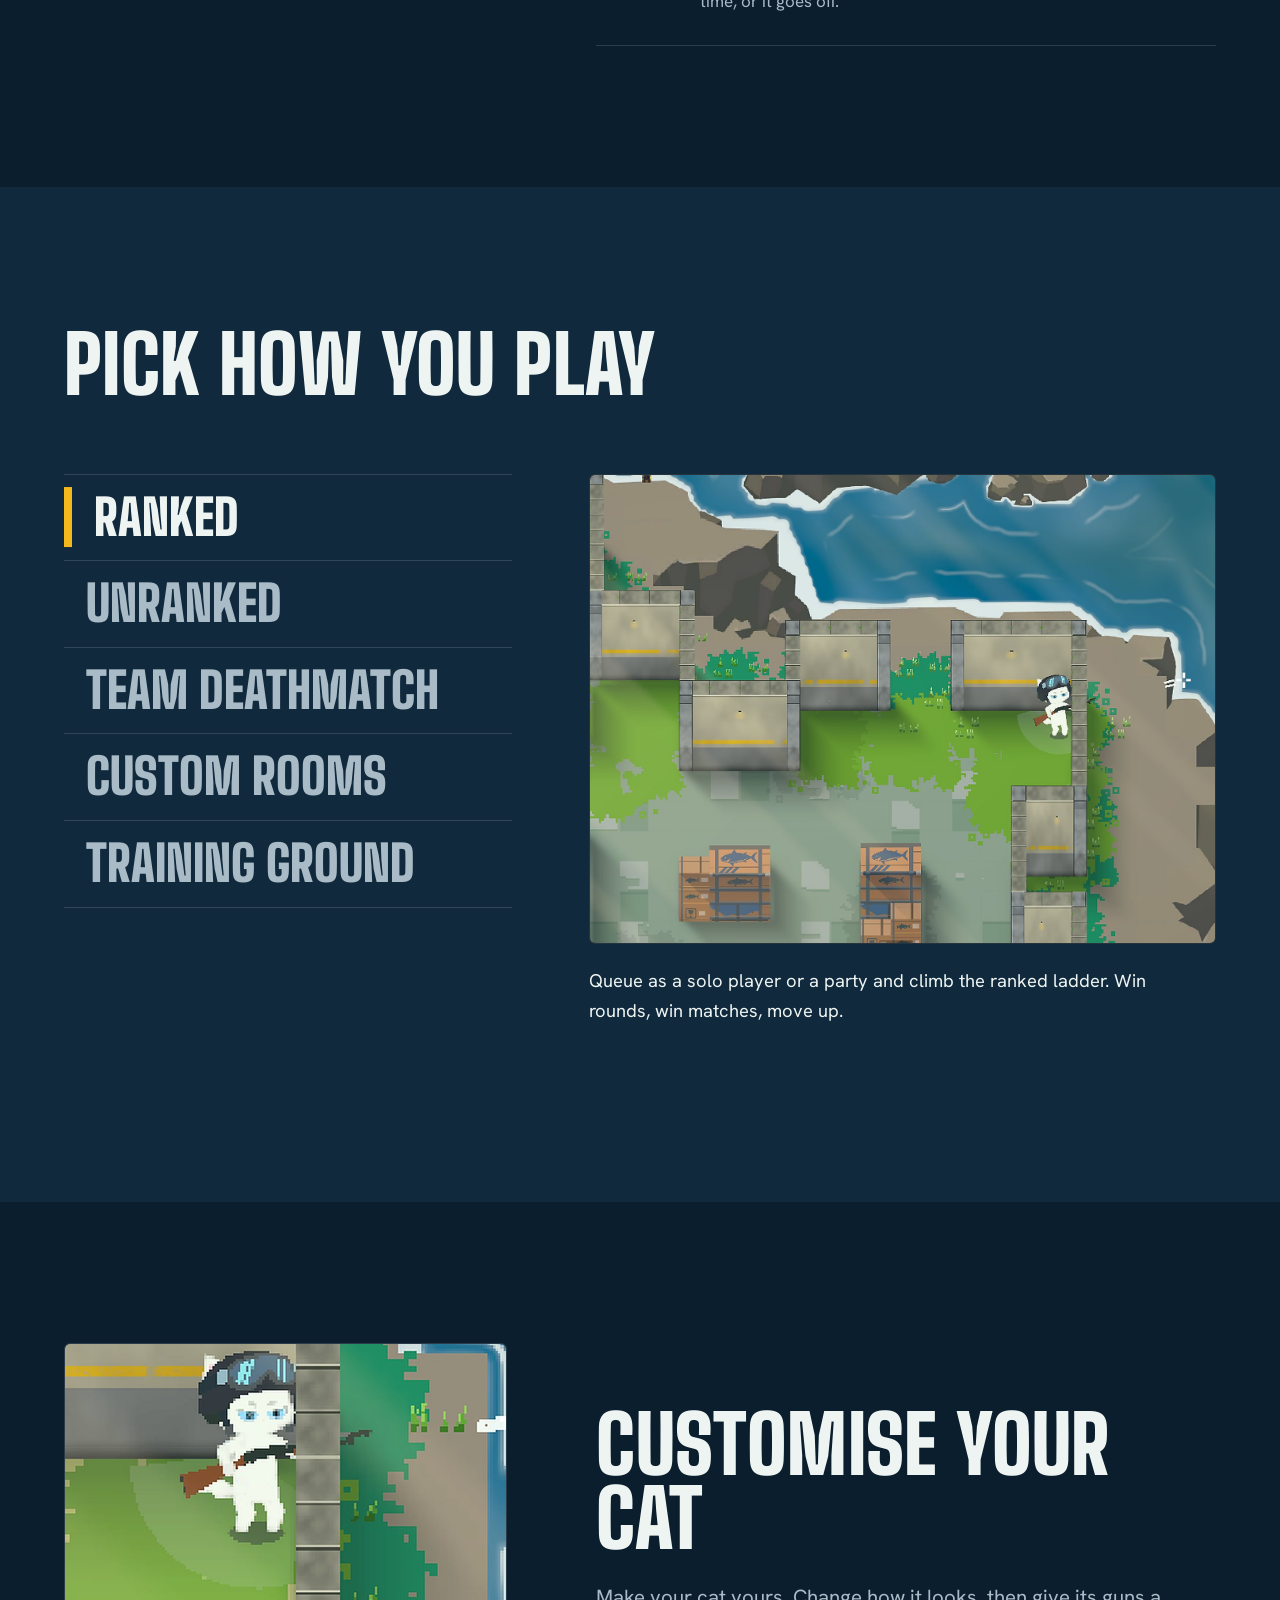
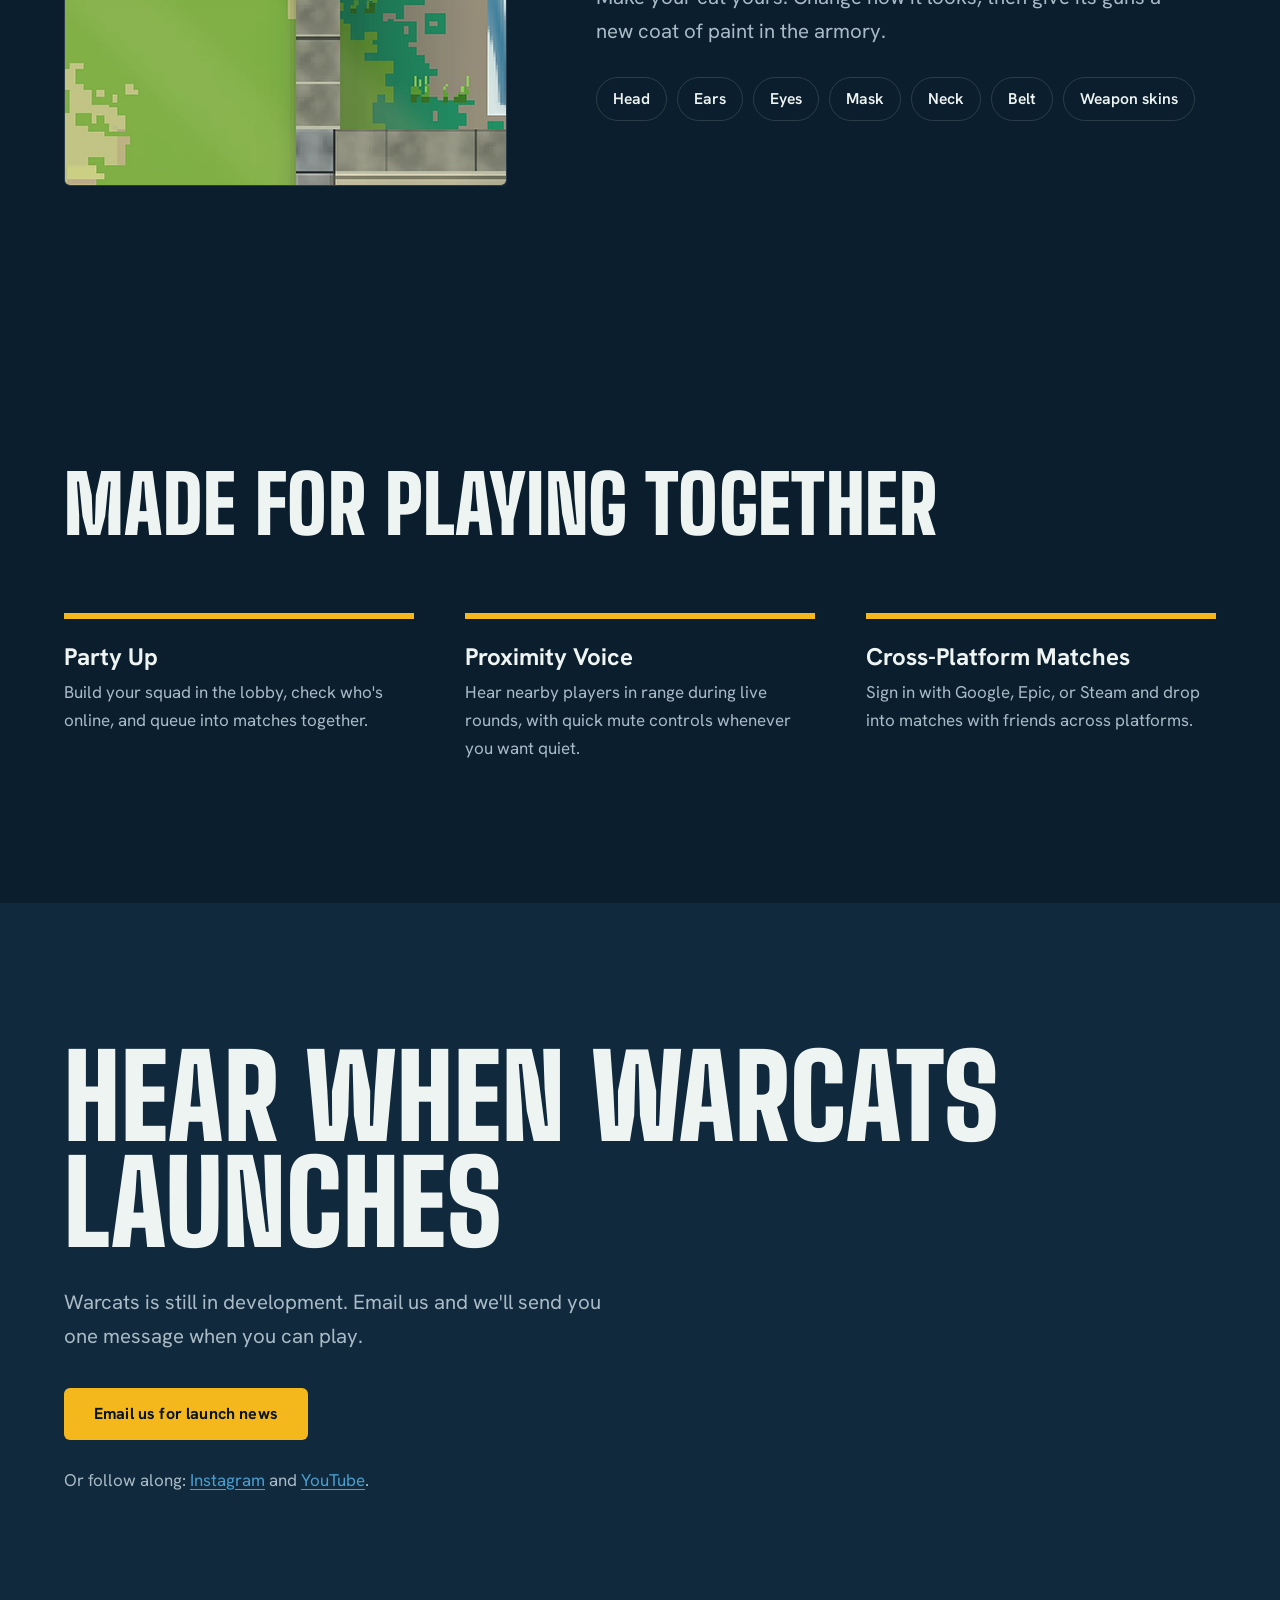
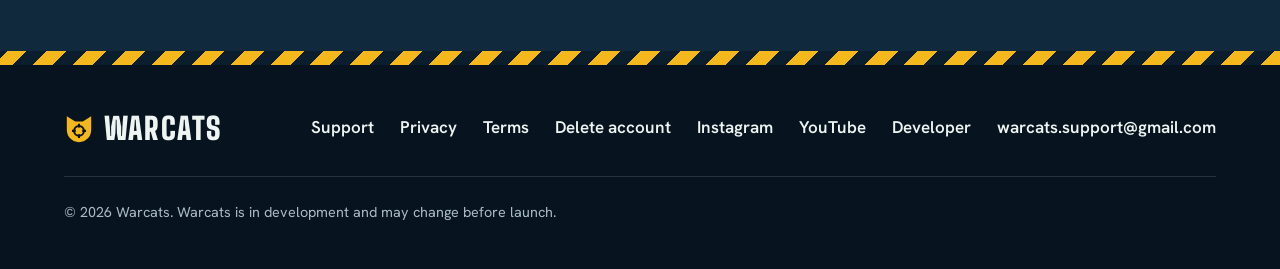
==== commit 62364fb4: "Add files via upload" ====
--- a/index.html
+++ b/index.html
@@ -16,8 +16,8 @@
 <meta name="twitter:card" content="summary_large_image">
 <link rel="preload" href="/fonts/big-shoulders-display-latin-900-normal.woff2" as="font" type="font/woff2" crossorigin>
 <link rel="preload" href="/fonts/hanken-grotesk-latin-wght-normal.woff2" as="font" type="font/woff2" crossorigin>
-<link rel="preload" href="/img/hero.jpg" as="image">
-<link rel="stylesheet" href="/css/style.css">
+<link rel="preload" href="/img/hero.jpg?v=20261127c" as="image">
+<link rel="stylesheet" href="/css/style.css?v=20261127c">
 </head>
 <body>
 <a class="skip" href="#main">Skip to content</a>
@@ -41,9 +41,9 @@
 <main id="main">
 
   <section class="hero" id="hero" aria-label="Warcats">
-    <img class="hero__img" src="/img/hero.jpg" width="2040" height="1181" alt="A white cat in a helmet holds a rifle behind a stone wall on a sunny coast, seen from above." fetchpriority="high">
-    <canvas class="hero__fog" id="fog" aria-hidden="true"></canvas>
-    <canvas class="hero__cat" id="livecat" aria-hidden="true"></canvas>
+    <img class="hero__img" src="/img/hero.jpg?v=20261127c" width="2040" height="1181" alt="A white cat in a helmet holds a rifle behind a stone wall on a sunny coast, seen from above." fetchpriority="high">
+    <canvas class="hero__fog" id="fog" aria-hidden="true" style="position:absolute;inset:0;width:100%;height:100%;pointer-events:none"></canvas>
+    <canvas class="hero__cat" id="livecat" aria-hidden="true" style="position:absolute;inset:0;width:100%;height:100%;pointer-events:none"></canvas>
     <div class="hero__shade"></div>
     <div class="wrap hero__body">
       <p class="status">In development for Android and PC</p>
@@ -193,7 +193,7 @@
   </div>
 </footer>
 
-<script src="/js/cat-aim.js" defer></script>
-<script src="/js/main.js" defer></script>
+<script src="/js/cat-aim.js?v=20261127c" defer></script>
+<script src="/js/main.js?v=20261127c" defer></script>
 </body>
 </html>
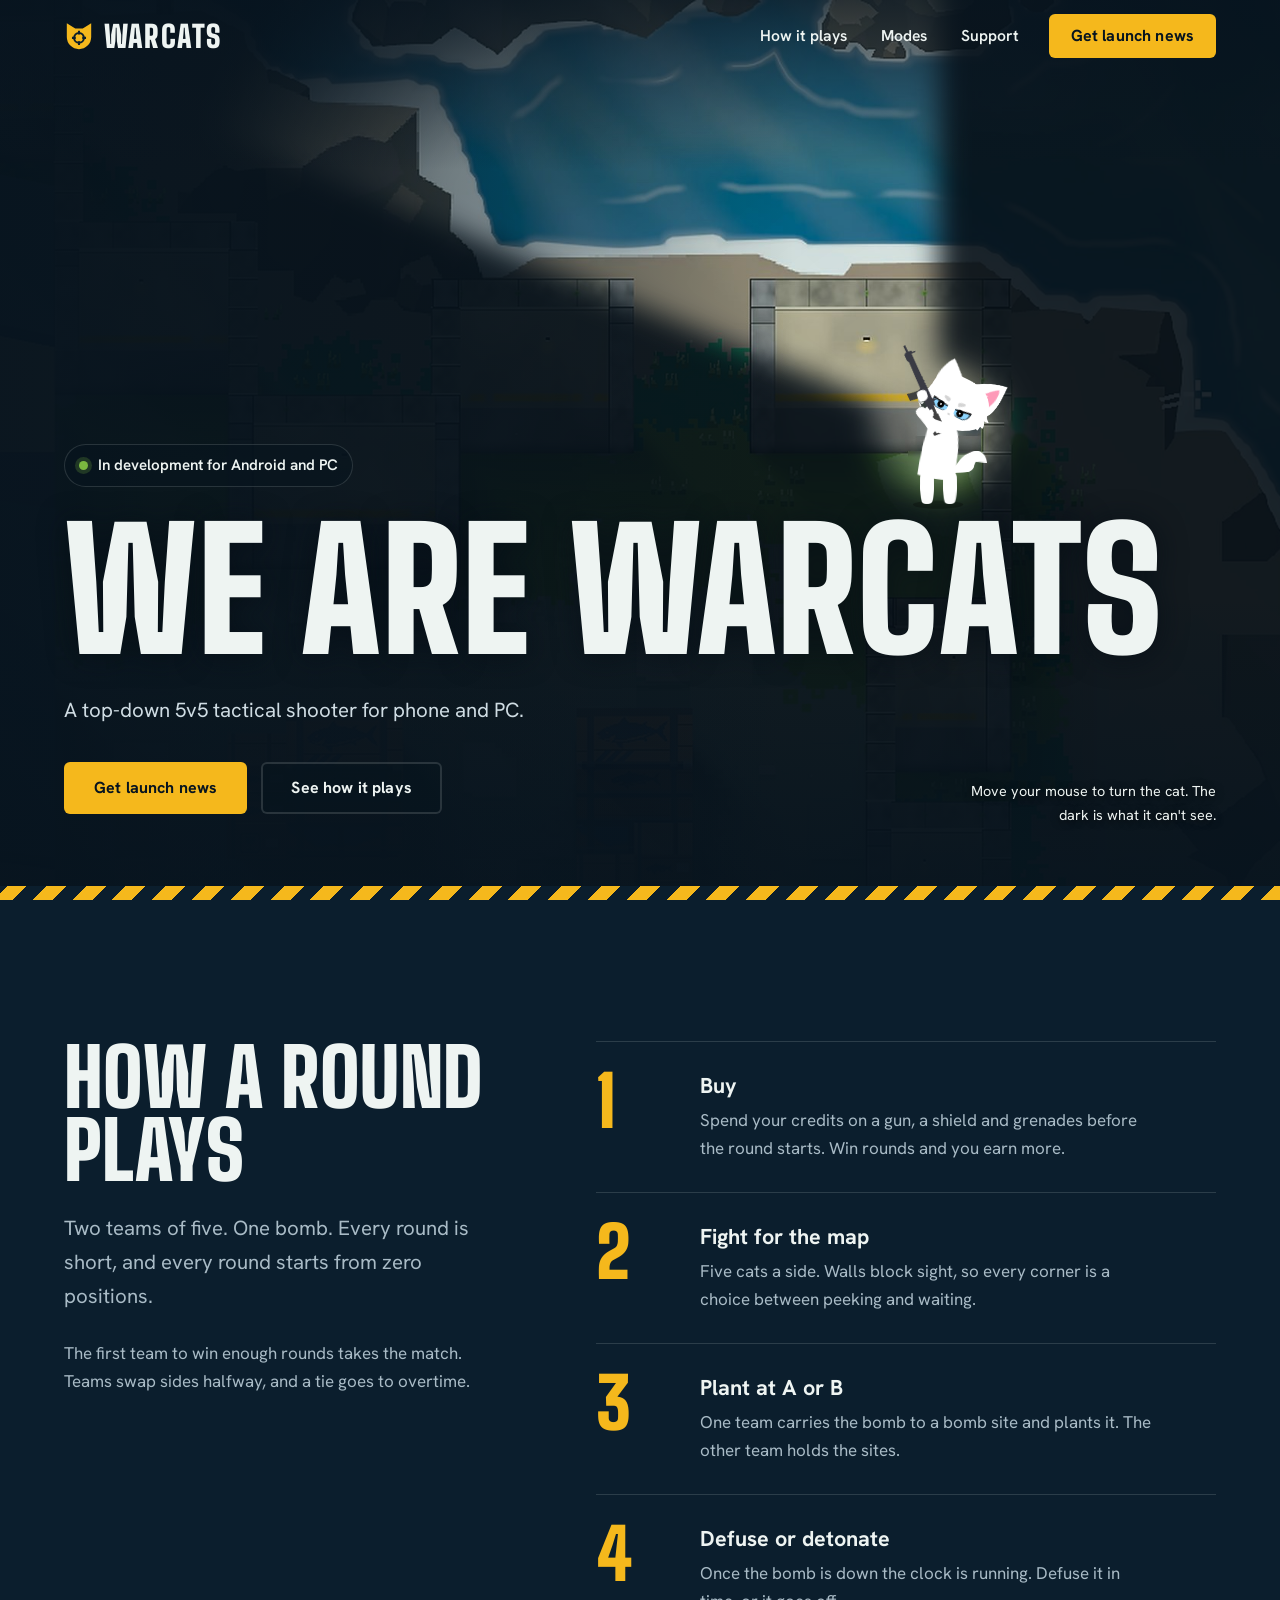
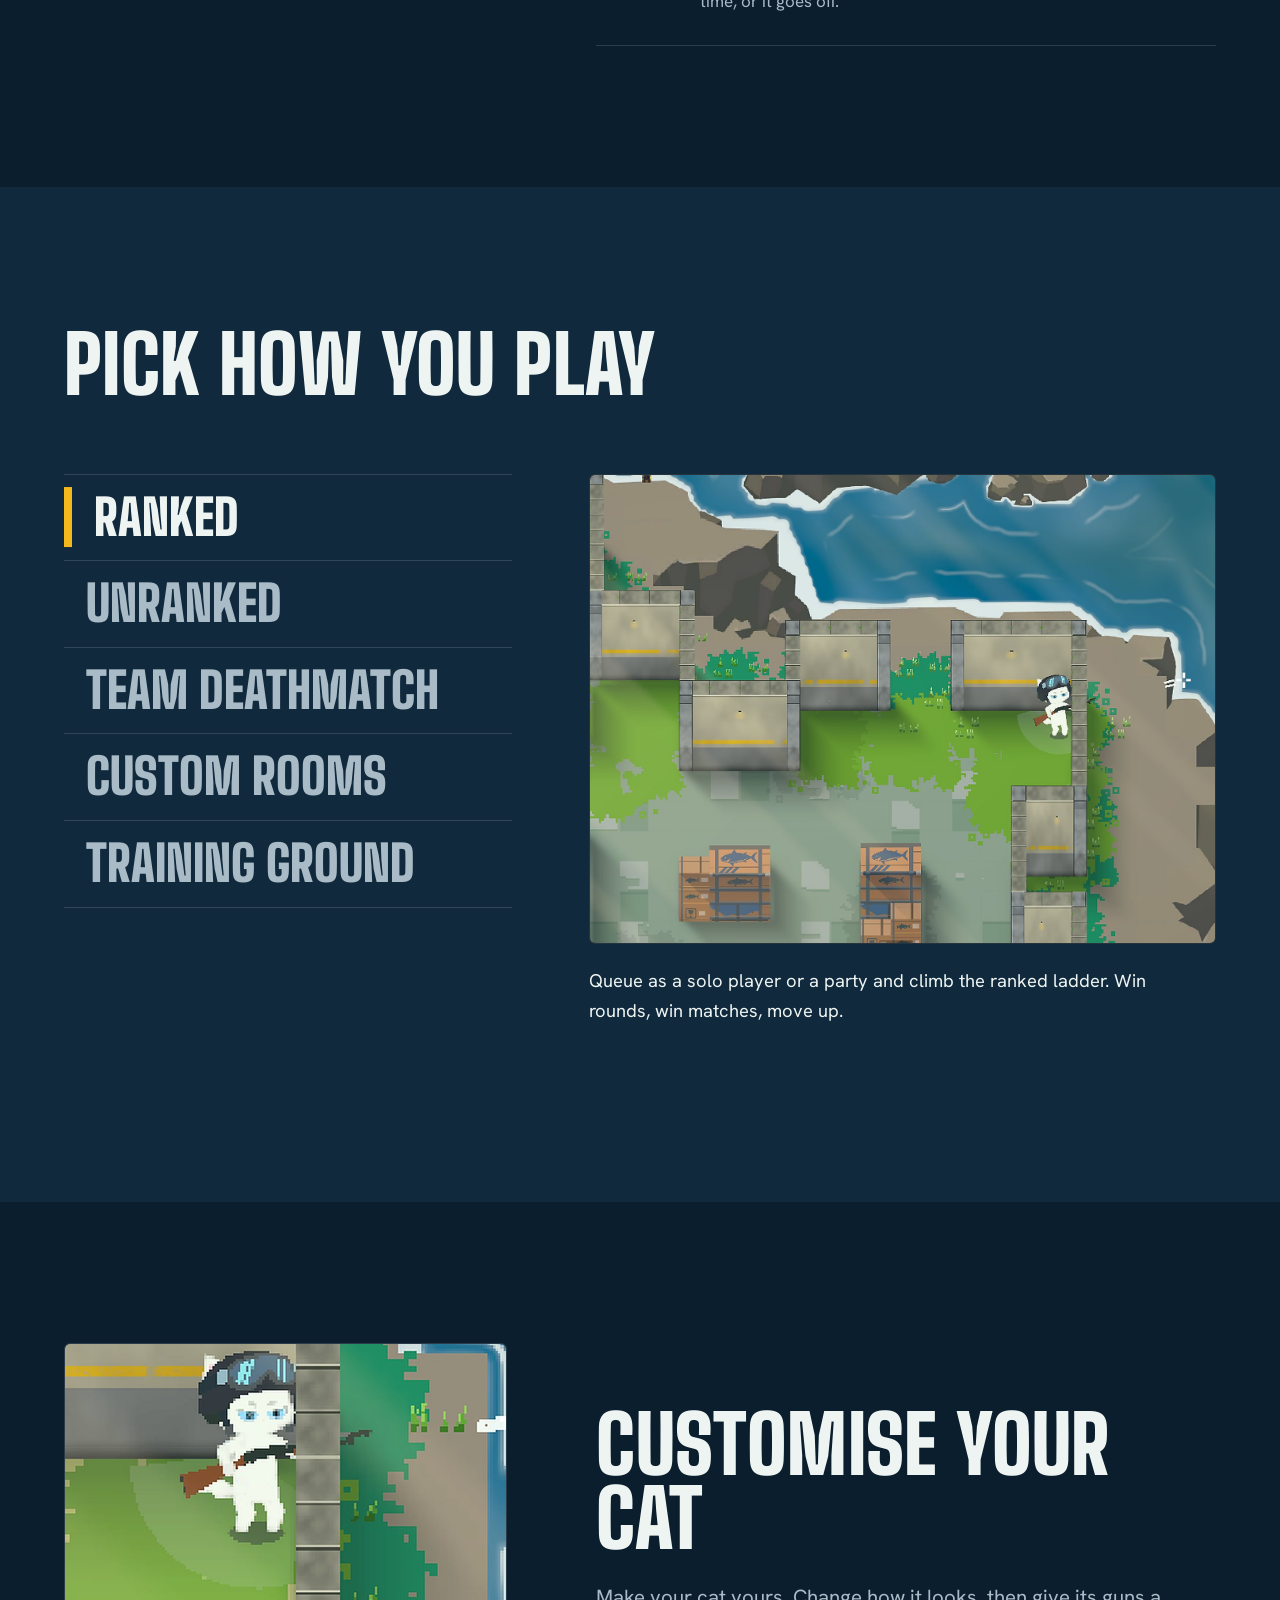
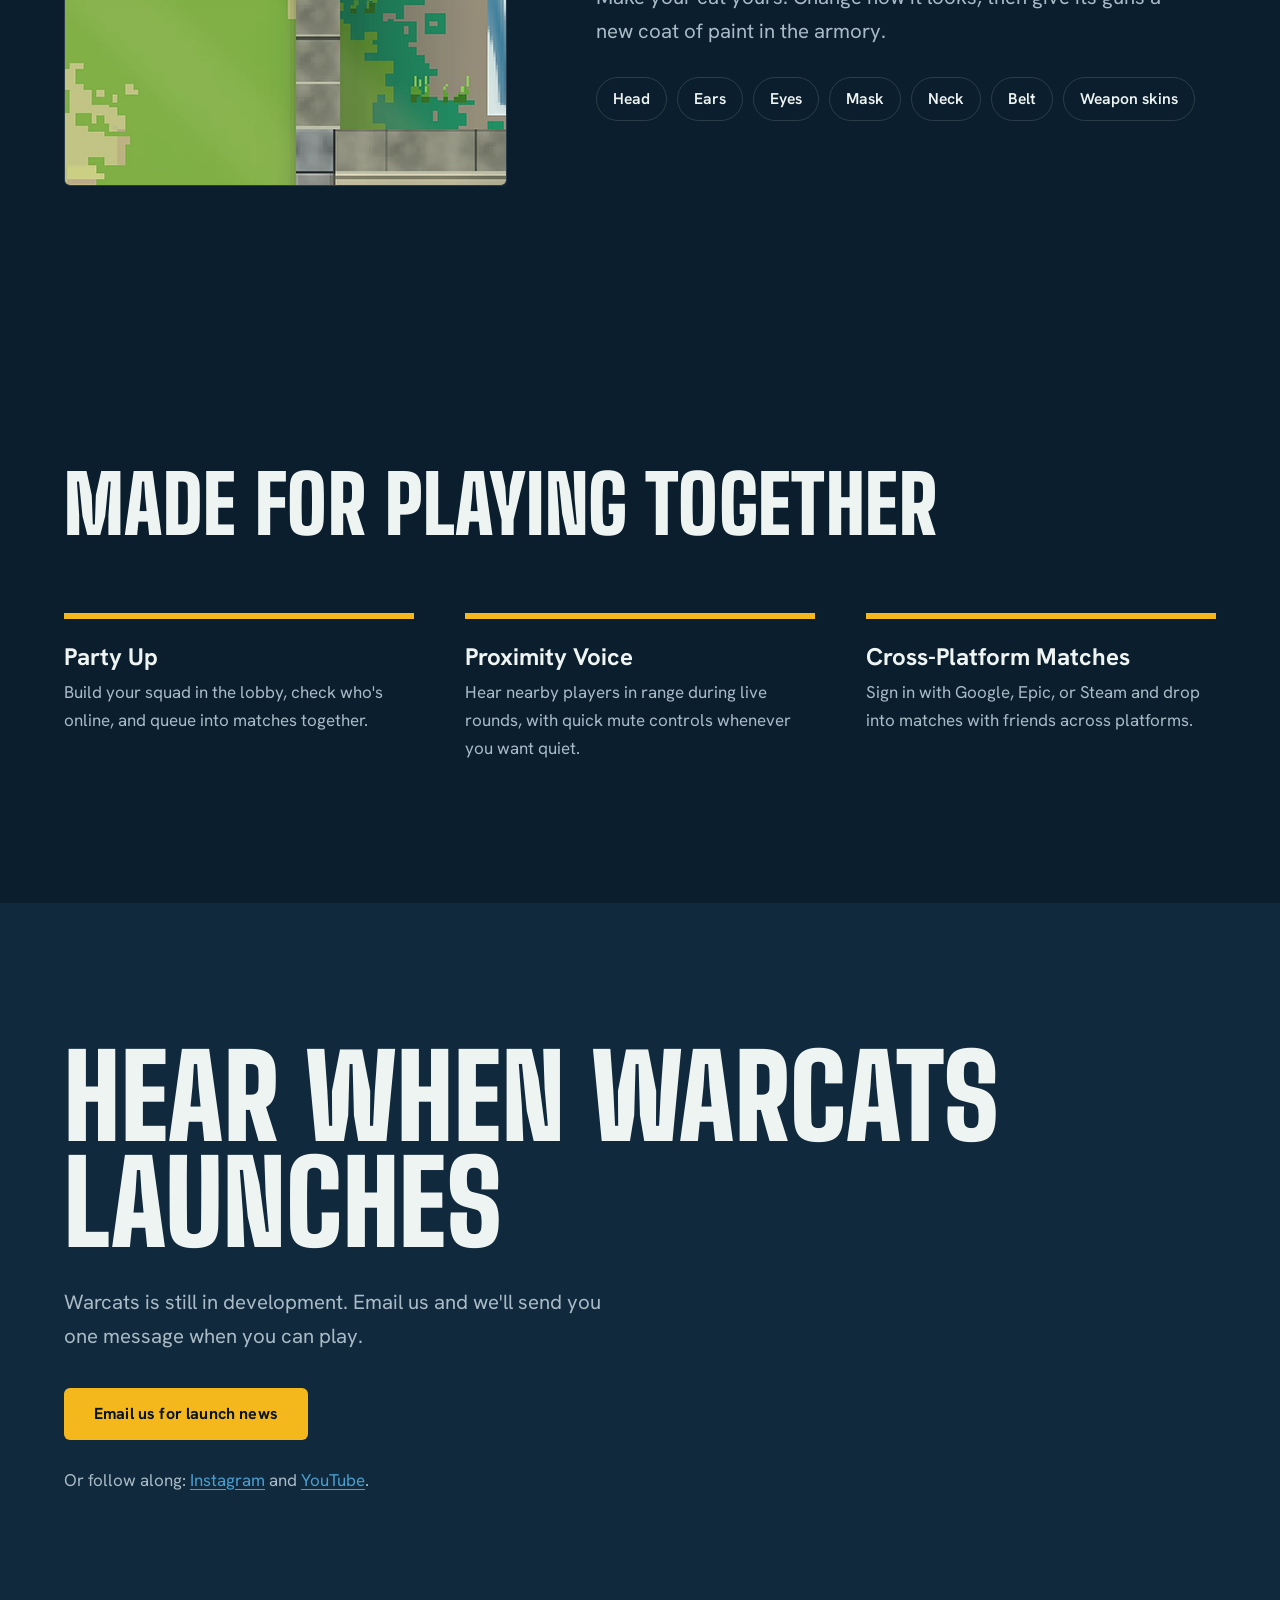
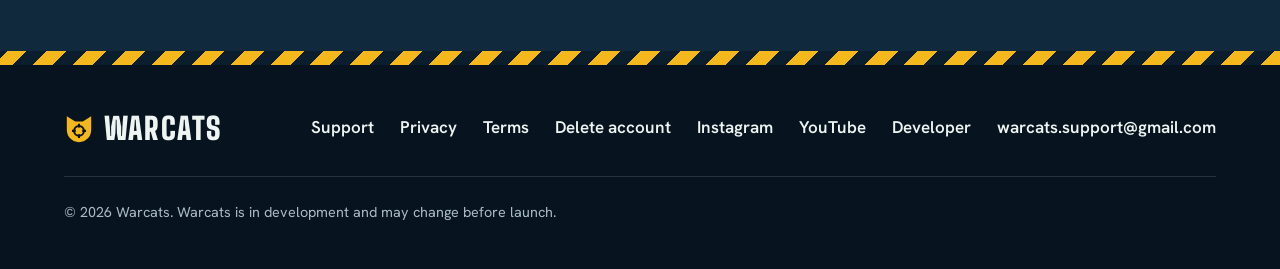
==== commit 4a1fe75d: "Add files via upload" ====
--- a/index.html
+++ b/index.html
@@ -16,8 +16,8 @@
 <meta name="twitter:card" content="summary_large_image">
 <link rel="preload" href="/fonts/big-shoulders-display-latin-900-normal.woff2" as="font" type="font/woff2" crossorigin>
 <link rel="preload" href="/fonts/hanken-grotesk-latin-wght-normal.woff2" as="font" type="font/woff2" crossorigin>
-<link rel="preload" href="/img/hero.jpg?v=20261127c" as="image">
-<link rel="stylesheet" href="/css/style.css?v=20261127c">
+<link rel="preload" href="/img/hero.jpg?v=20261127d" as="image">
+<link rel="stylesheet" href="/css/style.css?v=20261127d">
 </head>
 <body>
 <a class="skip" href="#main">Skip to content</a>
@@ -41,7 +41,7 @@
 <main id="main">
 
   <section class="hero" id="hero" aria-label="Warcats">
-    <img class="hero__img" src="/img/hero.jpg?v=20261127c" width="2040" height="1181" alt="A white cat in a helmet holds a rifle behind a stone wall on a sunny coast, seen from above." fetchpriority="high">
+    <img class="hero__img" src="/img/hero.jpg?v=20261127d" width="2040" height="1181" alt="A white cat in a helmet holds a rifle behind a stone wall on a sunny coast, seen from above." fetchpriority="high">
     <canvas class="hero__fog" id="fog" aria-hidden="true" style="position:absolute;inset:0;width:100%;height:100%;pointer-events:none"></canvas>
     <canvas class="hero__cat" id="livecat" aria-hidden="true" style="position:absolute;inset:0;width:100%;height:100%;pointer-events:none"></canvas>
     <div class="hero__shade"></div>
@@ -193,7 +193,7 @@
   </div>
 </footer>
 
-<script src="/js/cat-aim.js?v=20261127c" defer></script>
-<script src="/js/main.js?v=20261127c" defer></script>
+<script src="/js/cat-aim.js?v=20261127d" defer></script>
+<script src="/js/main.js?v=20261127d" defer></script>
 </body>
 </html>
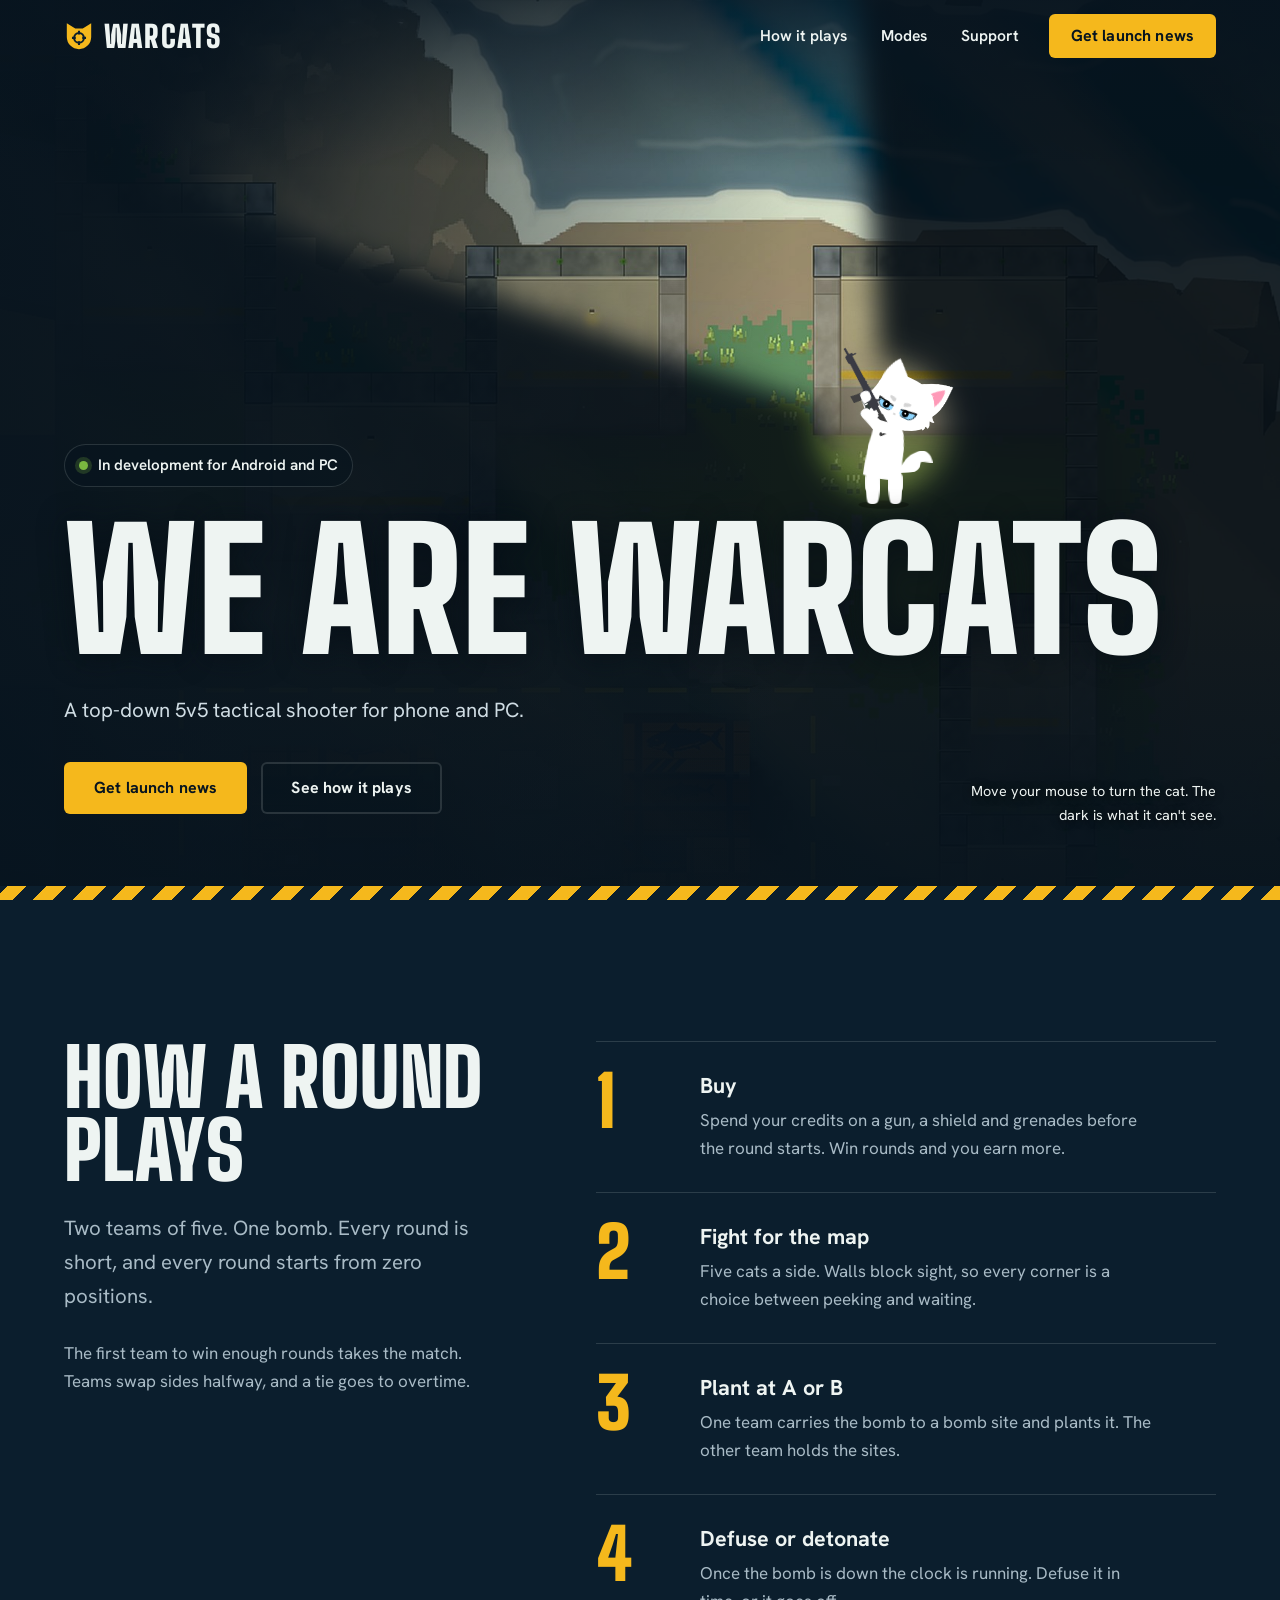
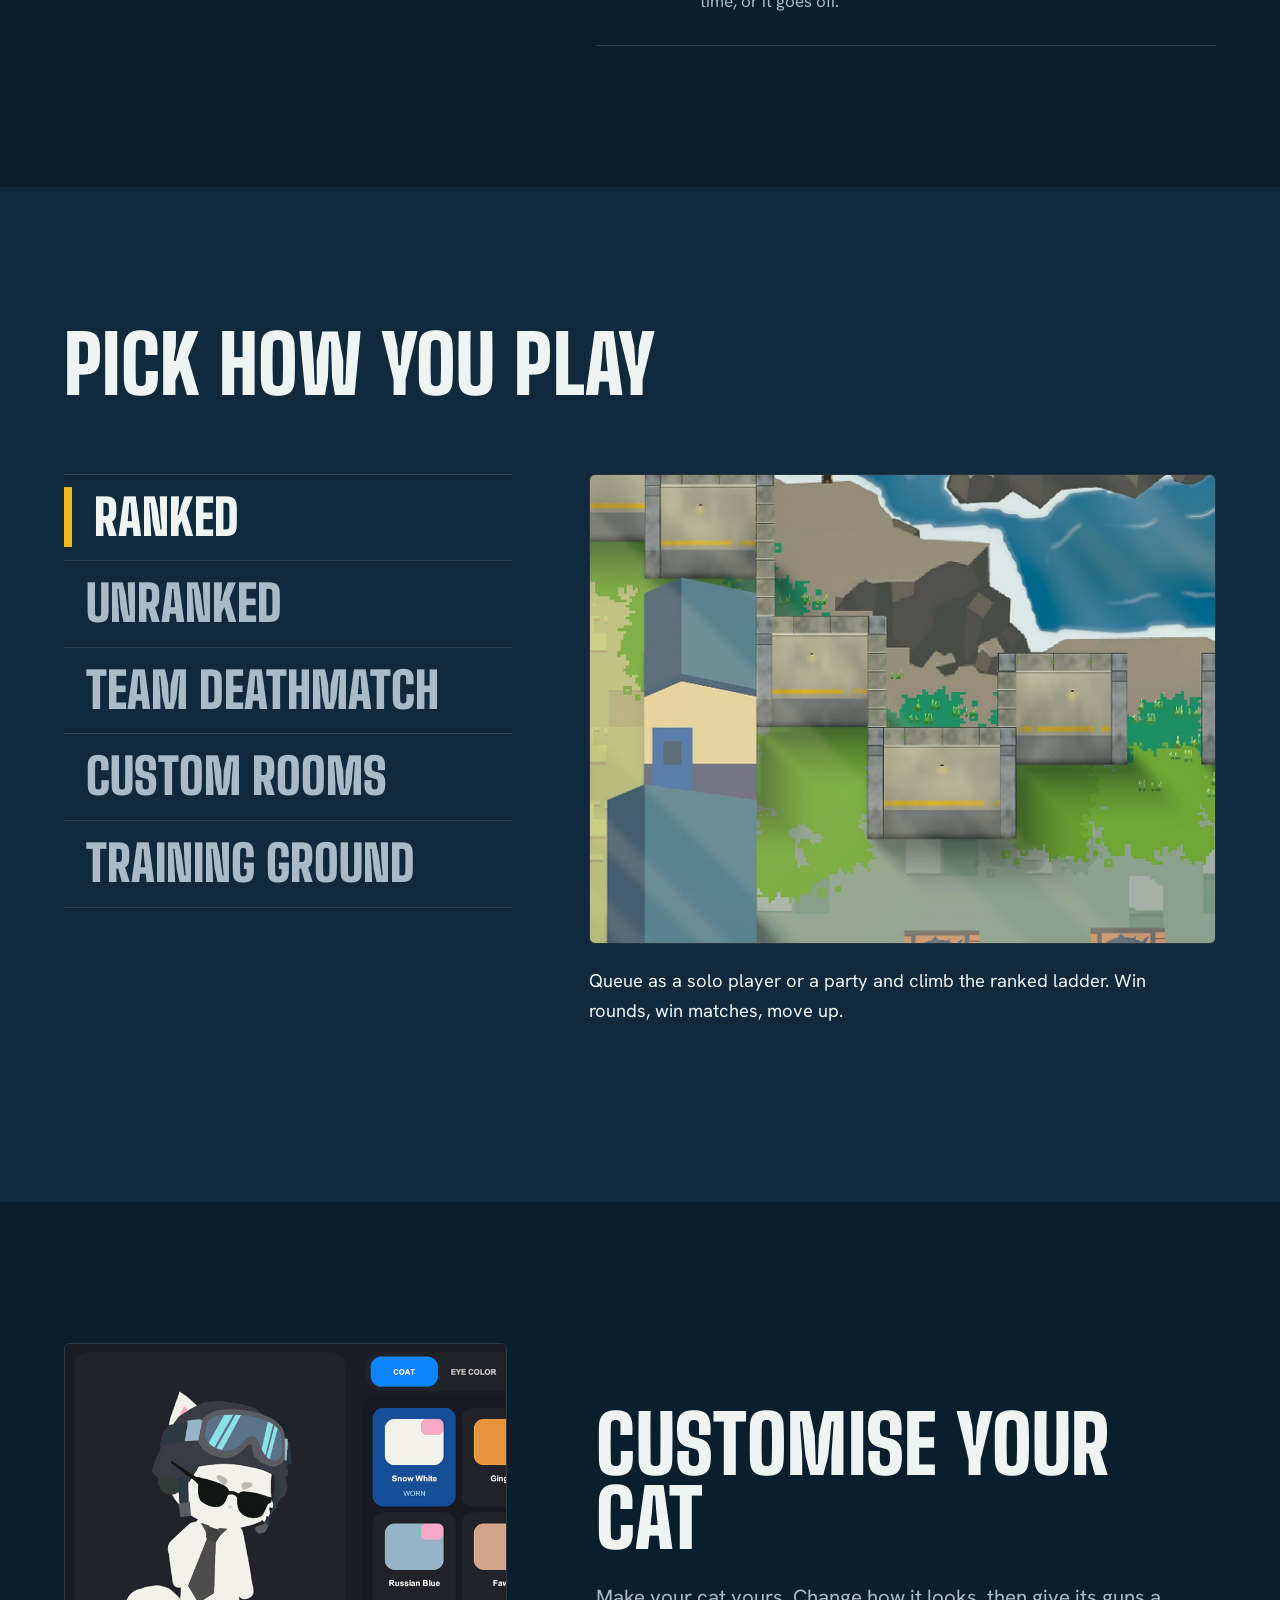
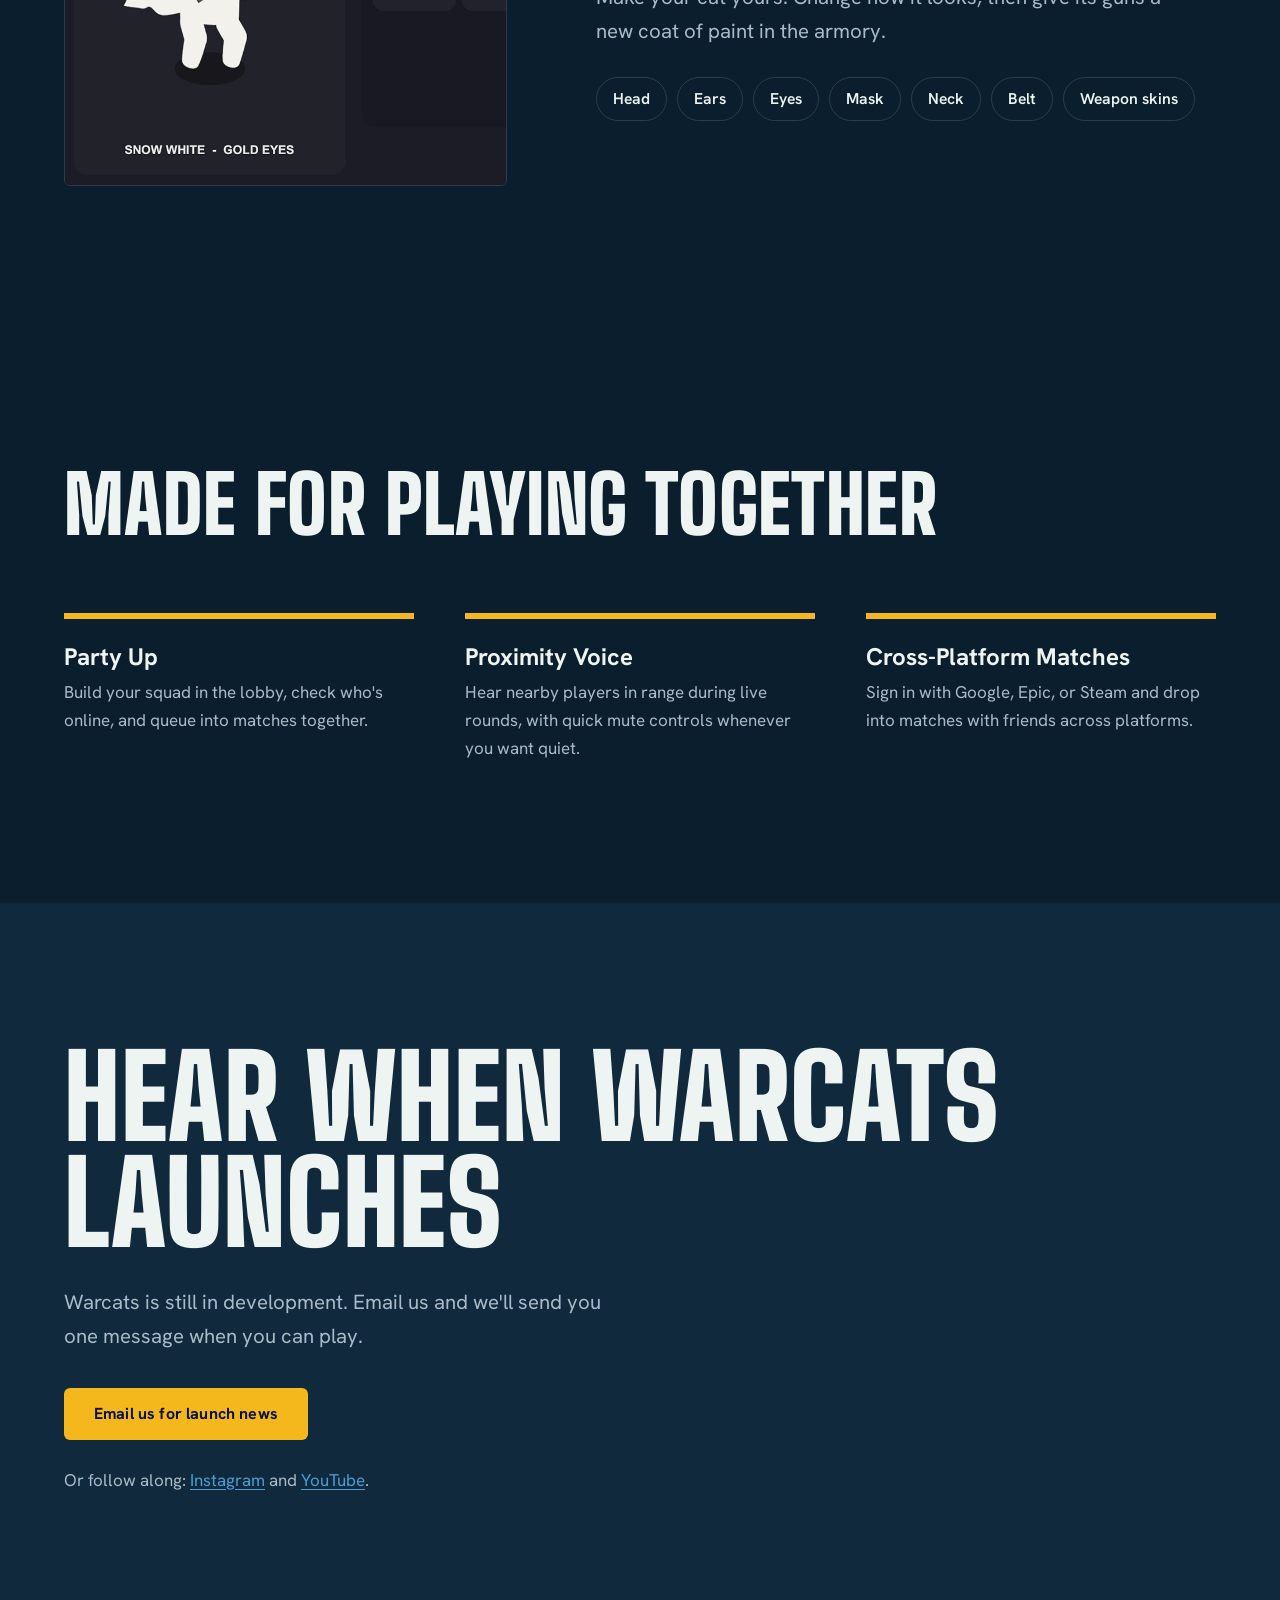
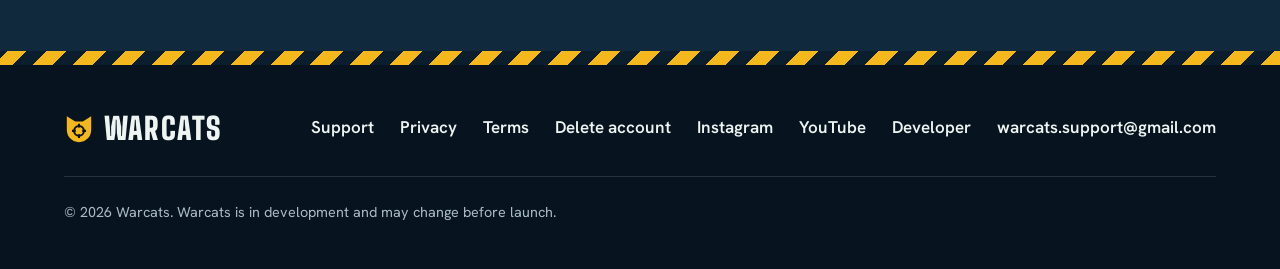
==== commit 7a1c779c: "Add files via upload" ====
--- a/index.html
+++ b/index.html
@@ -11,13 +11,13 @@
 <meta property="og:type" content="website">
 <meta property="og:title" content="We are Warcats">
 <meta property="og:description" content="A top-down 5v5 tactical shooter for phone and PC.">
-<meta property="og:image" content="https://playwarcats.com/img/hero-cat.jpg">
+<meta property="og:image" content="https://playwarcats.com/img/share-preview.jpg">
 <meta property="og:url" content="https://playwarcats.com/">
 <meta name="twitter:card" content="summary_large_image">
 <link rel="preload" href="/fonts/big-shoulders-display-latin-900-normal.woff2" as="font" type="font/woff2" crossorigin>
 <link rel="preload" href="/fonts/hanken-grotesk-latin-wght-normal.woff2" as="font" type="font/woff2" crossorigin>
-<link rel="preload" href="/img/hero.jpg?v=20261127d" as="image">
-<link rel="stylesheet" href="/css/style.css?v=20261127d">
+<link rel="preload" href="/img/hero-map.jpg?v=20261128b" as="image">
+<link rel="stylesheet" href="/css/style.css?v=20261128b">
 </head>
 <body>
 <a class="skip" href="#main">Skip to content</a>
@@ -41,7 +41,7 @@
 <main id="main">
 
   <section class="hero" id="hero" aria-label="Warcats">
-    <img class="hero__img" src="/img/hero.jpg?v=20261127d" width="2040" height="1181" alt="A white cat in a helmet holds a rifle behind a stone wall on a sunny coast, seen from above." fetchpriority="high">
+    <img class="hero__img" src="/img/hero-map.jpg?v=20261128b" width="2040" height="1181" alt="A white cat aims a rifle on a sunny coast, seen from above. The cat follows your mouse." fetchpriority="high">
     <canvas class="hero__fog" id="fog" aria-hidden="true" style="position:absolute;inset:0;width:100%;height:100%;pointer-events:none"></canvas>
     <canvas class="hero__cat" id="livecat" aria-hidden="true" style="position:absolute;inset:0;width:100%;height:100%;pointer-events:none"></canvas>
     <div class="hero__shade"></div>
@@ -112,11 +112,11 @@
         </div>
         <div class="modes__panel" id="mode-panel" role="tabpanel" aria-live="polite">
           <div class="modes__shot">
-            <img id="m-ranked" class="is-on" src="/img/hero-cat.jpg" width="2040" height="1181" alt="A cat behind a stone wall on the sunny coast of the Warcats map." loading="lazy" style="object-position: 74% 50%">
-            <img id="m-unranked" src="/img/town.jpg" width="1278" height="1045" alt="Rooftops of the seaside town on the Warcats map." loading="lazy">
-            <img id="m-tdm" src="/img/hud.jpg" width="1072" height="978" alt="A team deathmatch screen: the score, the player list, the cat's health and its rifle ammo." loading="lazy">
-            <img id="m-custom" src="/img/crates.jpg" width="1280" height="520" alt="Fish crates stacked in the harbour yard." loading="lazy">
-            <img id="m-train" src="/img/cat.jpg" width="760" height="760" alt="A white cat in a helmet aiming a rifle." loading="lazy">
+            <img id="m-ranked" class="is-on" src="/img/mode-ranked.jpg" width="1280" height="960" alt="Stone walls, a blue house and grass on the coast of the Warcats map." loading="lazy">
+            <img id="m-unranked" src="/img/mode-unranked.jpg" width="1278" height="1045" alt="Rooftops of the seaside town on the Warcats map." loading="lazy">
+            <img id="m-tdm" src="/img/mode-deathmatch.jpg" width="1072" height="978" alt="A team deathmatch screen: the score, the player list, the cat's health and its rifle ammo." loading="lazy">
+            <img id="m-custom" src="/img/mode-custom.jpg" width="1280" height="520" alt="Fish crates stacked in the harbour yard." loading="lazy">
+            <img id="m-train" src="/img/mode-training.jpg" width="760" height="760" alt="A white cat in a helmet aiming a rifle." loading="lazy">
           </div>
           <p class="modes__text" id="mode-text">Queue as a solo player or a party and climb the ranked ladder. Win rounds, win matches, move up.</p>
         </div>
@@ -128,7 +128,7 @@
   <section class="band" id="cat">
     <div class="wrap cat">
       <div class="cat__pic">
-        <img src="/img/cat.jpg" width="760" height="760" alt="Close view of the Warcats cat: white fur, blue eyes, a dark helmet with goggles and a rifle." loading="lazy">
+        <img src="/img/customise-cat.jpg" width="760" height="760" alt="The cat customisation screen: a white cat in a helmet, goggles, sunglasses and a tie, with coat colours to choose from." loading="lazy">
       </div>
       <div>
         <h2>Customise your cat</h2>
@@ -193,7 +193,7 @@
   </div>
 </footer>
 
-<script src="/js/cat-aim.js?v=20261127d" defer></script>
-<script src="/js/main.js?v=20261127d" defer></script>
+<script src="/js/cat-aim.js?v=20261128b" defer></script>
+<script src="/js/main.js?v=20261128b" defer></script>
 </body>
 </html>
